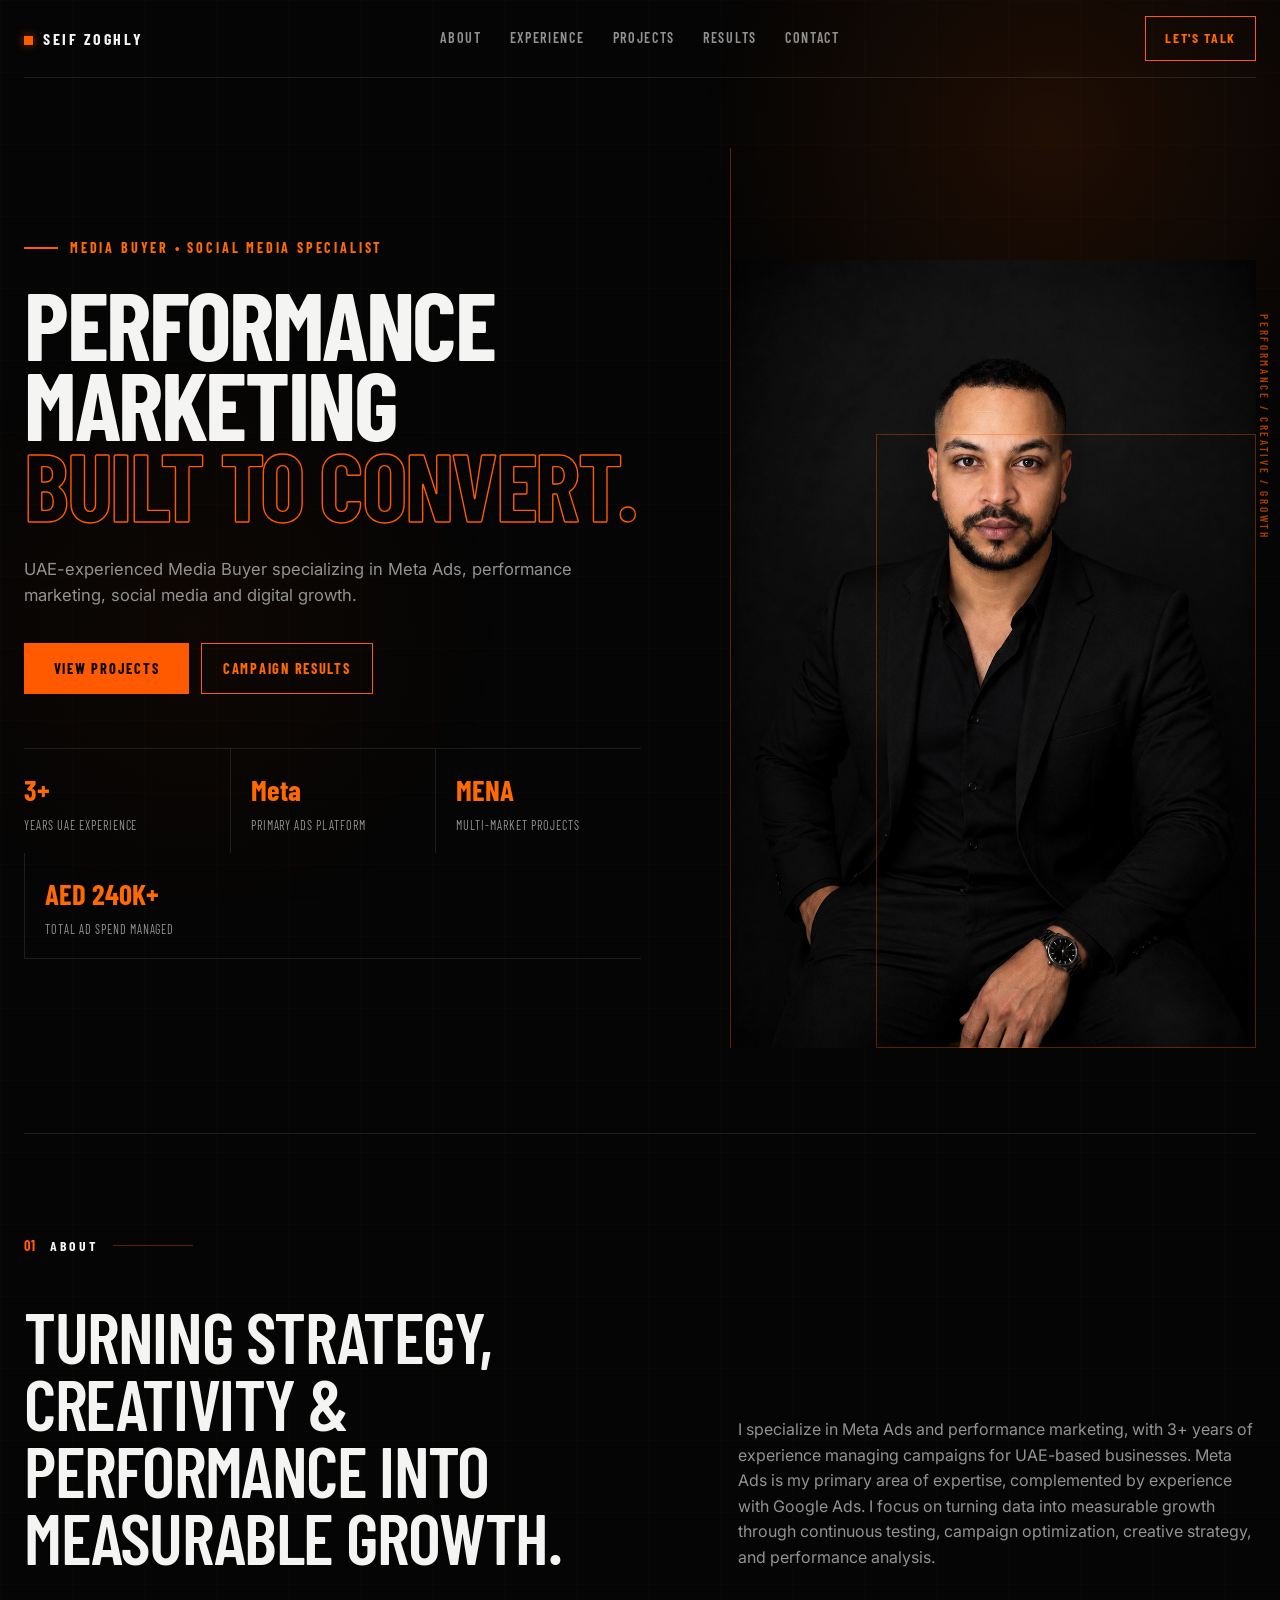
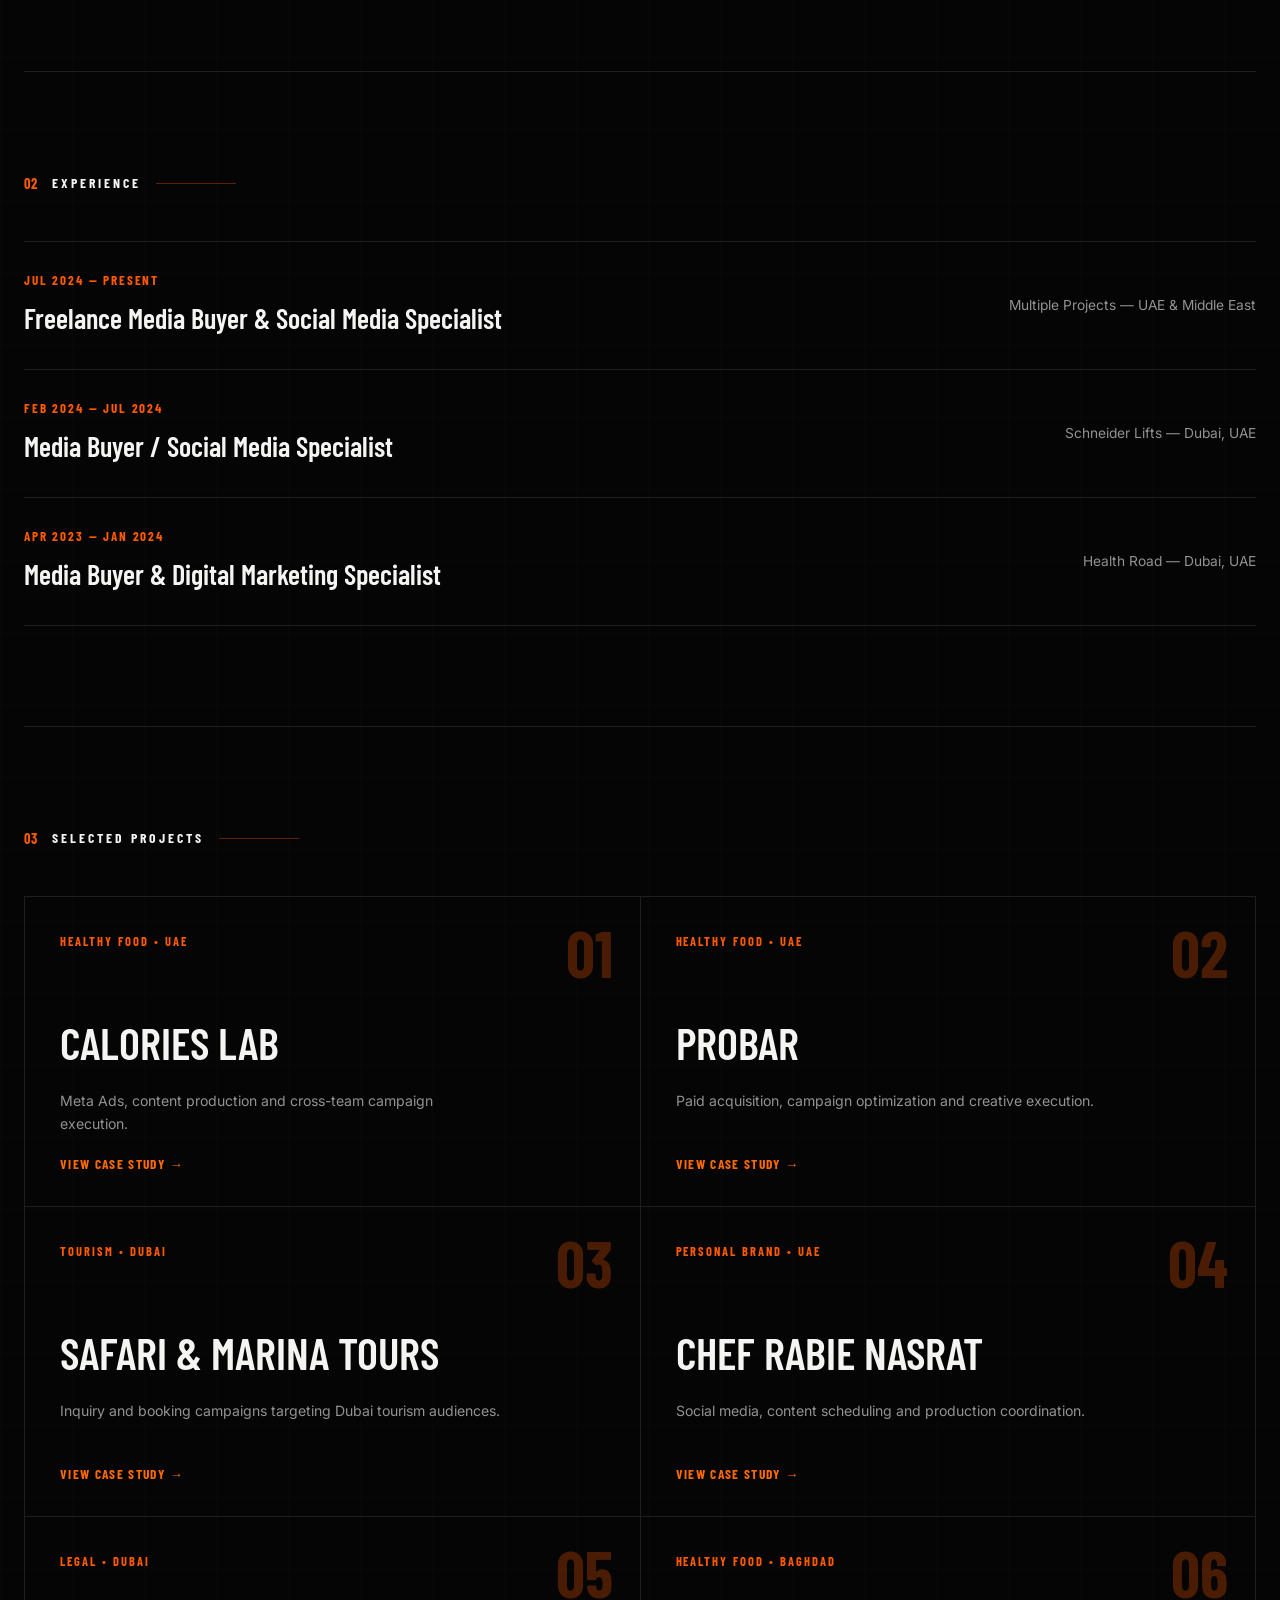
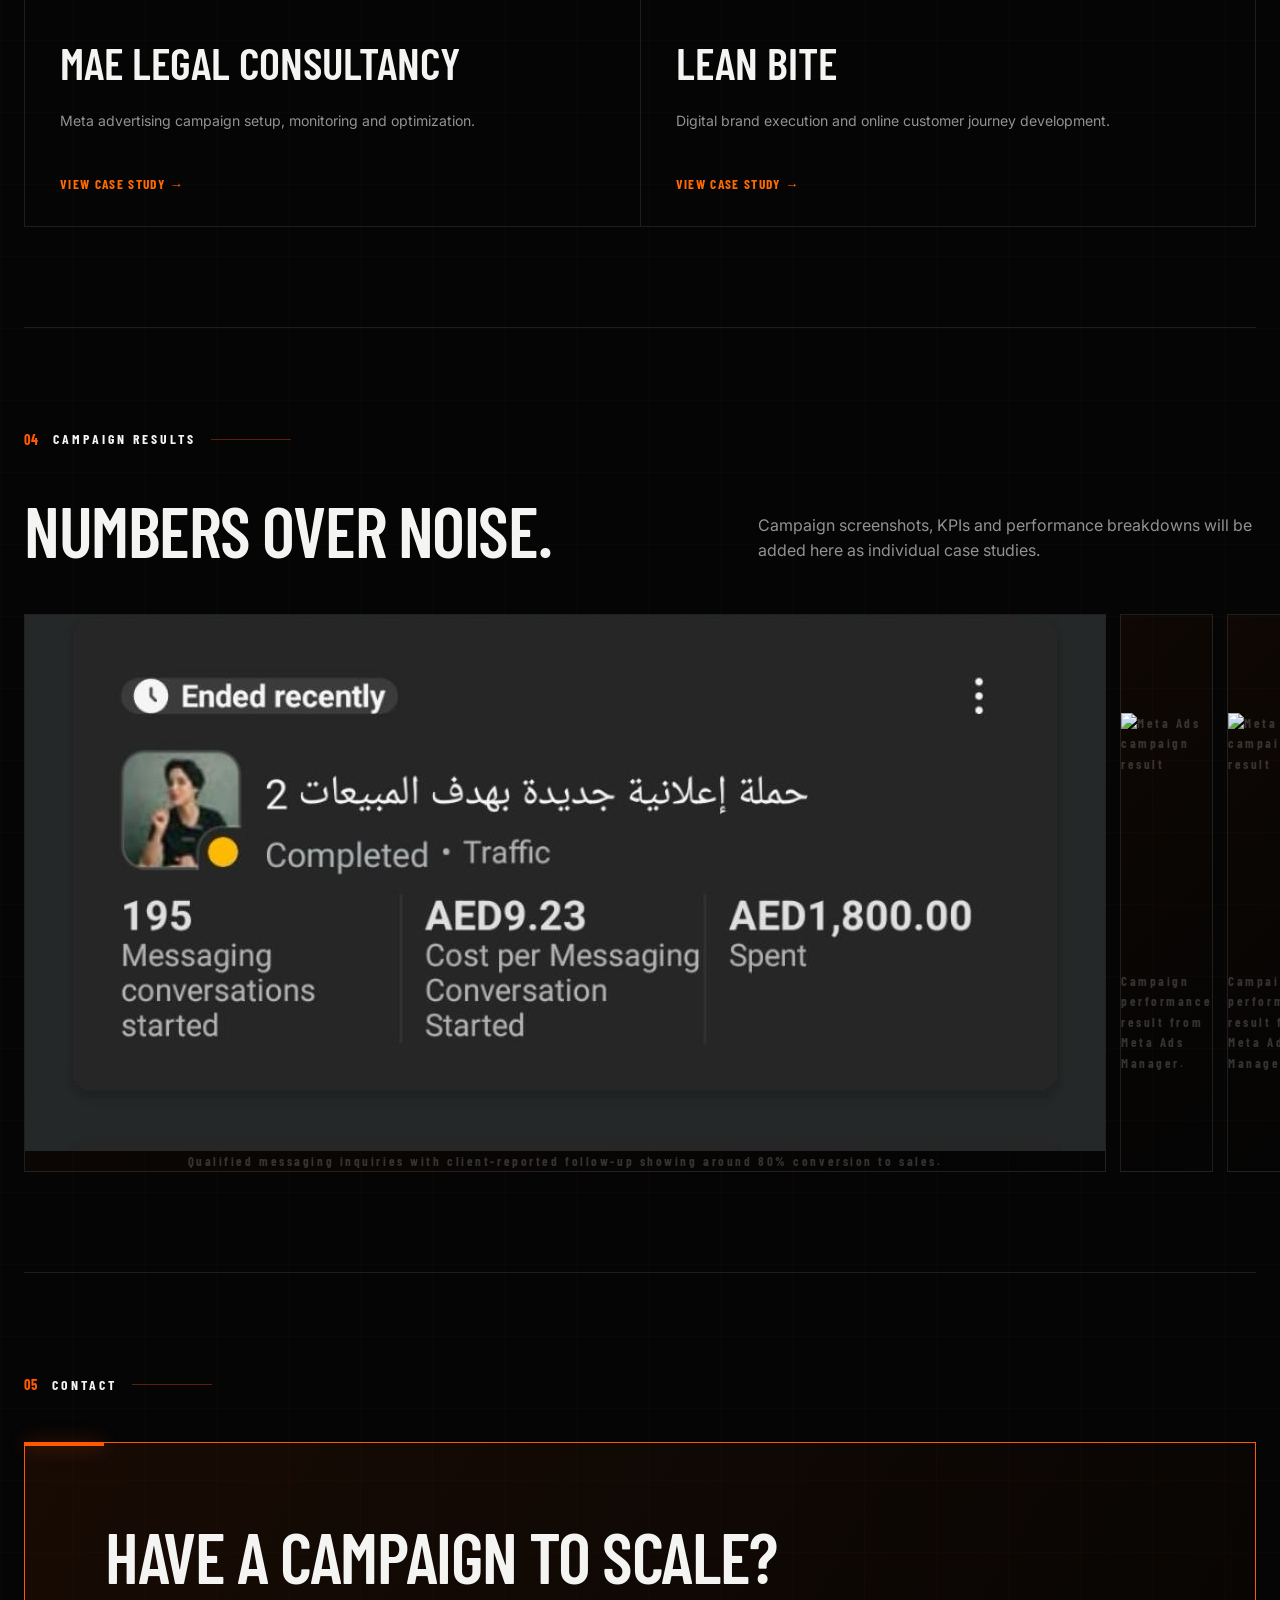
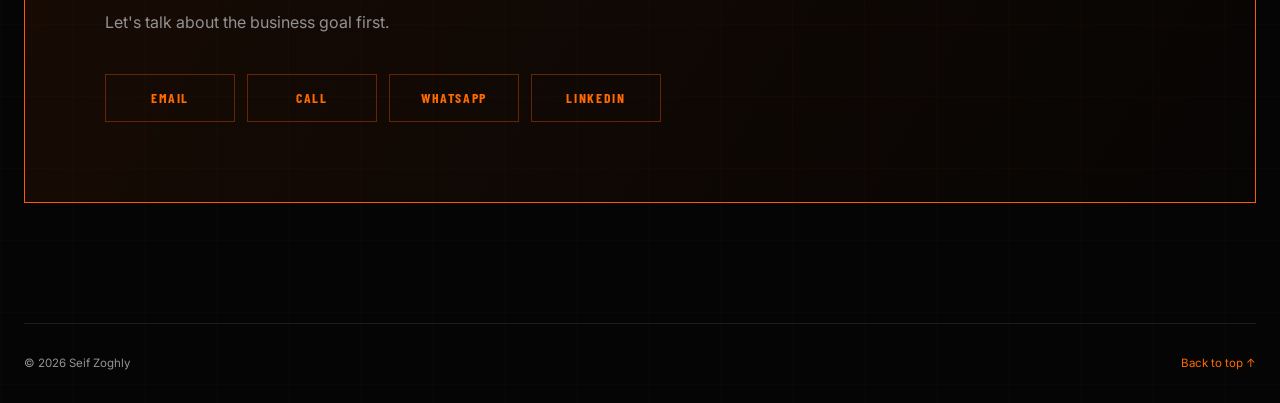
==== index.html @ 9189acad "Update index.html" ====
<!DOCTYPE html>
<html lang="en">
<head>
  <meta charset="UTF-8">
  <meta name="viewport" content="width=device-width, initial-scale=1.0">
  <meta name="description" content="Seif Magdy Zoghly — Media Buyer & Social Media Specialist portfolio.">
  <title>Seif Zoghly | Media Buyer</title>
  <link rel="stylesheet" href="style.css">
</head>

<body>

  <!-- HEADER -->
  <header class="site-header">
    <a class="brand" href="#home">SEIF ZOGHLY</a>

    <nav class="main-nav" aria-label="Main navigation">
      <a href="#about">About</a>
      <a href="#experience">Experience</a>
      <a href="#projects">Projects</a>
      <a href="#results">Results</a>
      <a href="#contact">Contact</a>
    </nav>

    <a class="header-cta" href="#contact">Let's Talk</a>
  </header>

  <main>

    <!-- HERO -->
    <section class="hero" id="home">
      <div class="hero-content">
        <p class="eyebrow">MEDIA BUYER • SOCIAL MEDIA SPECIALIST</p>

        <h1>
          Performance marketing
          <span>built to convert.</span>
        </h1>

        <p class="hero-description">
          UAE-experienced Media Buyer specializing in Meta Ads,
          performance marketing, social media and digital growth.
        </p>

        <div class="hero-actions">
          <a class="btn btn-primary" href="#projects">View Projects</a>
          <a class="btn btn-secondary" href="#results">Campaign Results</a>
        </div>

        <div class="hero-stats">
          <div class="stat">
            <strong>3+</strong>
            <span>Years UAE Experience</span>
          </div>

          <div class="stat">
            <strong>Meta</strong>
            <span>Primary Ads Platform</span>
          </div>

          <div class="stat">
            <strong>MENA</strong>
            <span>Multi-Market Projects</span>
          </div>

          <div class="stat">
            <strong>AED 240K+</strong>
            <span>Total Ad Spend Managed</span>
          </div>
        </div>
      </div>

      <div class="hero-visual">
        <img
          src="assets/images/seif-portrait.png"
          alt="Seif Zoghly - Media Buyer"
          class="hero-portrait"
        >
      </div>
    </section>

    <!-- ABOUT -->
    <section class="section" id="about">
      <div class="section-heading">
        <span>01</span>
        <p>ABOUT</p>
      </div>

      <div class="about-grid">
        <h2>Turning Strategy, Creativity & Performance into Measurable Growth.</h2>

        <p>
          I specialize in Meta Ads and performance marketing, with 3+ years of experience managing campaigns
          for UAE-based businesses. Meta Ads is my primary area of expertise, complemented by experience with
          Google Ads. I focus on turning data into measurable growth through continuous testing, campaign
          optimization, creative strategy, and performance analysis.
        </p>
      </div>
    </section>

    <!-- EXPERIENCE -->
    <section class="section" id="experience">
      <div class="section-heading">
        <span>02</span>
        <p>EXPERIENCE</p>
      </div>

      <div class="experience-list">

        <article class="experience-item">
          <div>
            <p class="experience-date">JUL 2024 — PRESENT</p>
            <h3>Freelance Media Buyer & Social Media Specialist</h3>
          </div>
          <p>Multiple Projects — UAE & Middle East</p>
        </article>

        <article class="experience-item">
          <div>
            <p class="experience-date">FEB 2024 — JUL 2024</p>
            <h3>Media Buyer / Social Media Specialist</h3>
          </div>
          <p>Schneider Lifts — Dubai, UAE</p>
        </article>

        <article class="experience-item">
          <div>
            <p class="experience-date">APR 2023 — JAN 2024</p>
            <h3>Media Buyer & Digital Marketing Specialist</h3>
          </div>
          <p>Health Road — Dubai, UAE</p>
        </article>

      </div>
    </section>

    <!-- PROJECTS -->
    <section class="section projects-section" id="projects">
      <div class="section-heading">
        <span>03</span>
        <p>SELECTED PROJECTS</p>
      </div>

      <div class="projects-grid">

        <article class="project-card">
          <div class="project-number">01</div>
          <p class="project-type">HEALTHY FOOD • UAE</p>
          <h3>Calories Lab</h3>
          <p>Meta Ads, content production and cross-team campaign execution.</p>
          <a href="calories-lab.html" aria-label="View Calories Lab case study">View Case Study →</a>
        </article>

        <article class="project-card">
          <div class="project-number">02</div>
          <p class="project-type">HEALTHY FOOD • UAE</p>
          <h3>Probar</h3>
          <p>Paid acquisition, campaign optimization and creative execution.</p>
          <a href="probar.html" aria-label="View Probar case study">View Case Study →</a>
        </article>

        <article class="project-card">
          <div class="project-number">03</div>
          <p class="project-type">TOURISM • DUBAI</p>
          <h3>Safari & Marina Tours</h3>
          <p>Inquiry and booking campaigns targeting Dubai tourism audiences.</p>
          <a href="safari-marina-tours.html" aria-label="View Safari and Marina Tours case study">View Case Study →</a>
        </article>

        <article class="project-card">
          <div class="project-number">04</div>
          <p class="project-type">PERSONAL BRAND • UAE</p>
          <h3>Chef Rabie Nasrat</h3>
          <p>Social media, content scheduling and production coordination.</p>
          <a href="chef-rabie-nasrat.html" aria-label="View Chef Rabie Nasrat case study">View Case Study →</a>
        </article>

        <article class="project-card">
          <div class="project-number">05</div>
          <p class="project-type">LEGAL • DUBAI</p>
          <h3>MAE Legal Consultancy</h3>
          <p>Meta advertising campaign setup, monitoring and optimization.</p>
          <a href="mae-legal-consultancy.html" aria-label="View MAE Legal Consultancy case study">View Case Study →</a>
        </article>

        <article class="project-card">
          <div class="project-number">06</div>
          <p class="project-type">HEALTHY FOOD • BAGHDAD</p>
          <h3>Lean Bite</h3>
          <p>Digital brand execution and online customer journey development.</p>
          <a href="lean-bite.html" aria-label="View Lean Bite case study">View Case Study →</a>
        </article>

      </div>
    </section>

    <!-- CAMPAIGN RESULTS -->
    <section class="section" id="results">
      <div class="section-heading">
        <span>04</span>
        <p>CAMPAIGN RESULTS</p>
      </div>

      <div class="results-intro">
        <h2>Numbers over noise.</h2>
        <p>
          Campaign screenshots, KPIs and performance breakdowns
          will be added here as individual case studies.
        </p>
      </div>

      <div class="results-grid">
        <article class="result-placeholder">
          <img src="assets/images/portfolio_update/assets/images/campaign-result-01.jpeg" alt="Meta Ads campaign result">
          <p>Qualified messaging inquiries with client-reported follow-up showing around 80% conversion to sales.</p>
        </article>
        <article class="result-placeholder">
          <img src="assets/images/portfolio_update/assets/campaign-result-02.jpeg" alt="Meta Ads campaign result">
          <p>Campaign performance result from Meta Ads Manager.</p>
        </article>
        <article class="result-placeholder">
          <img src="assets/images/portfolio_update/assets/campaign-result-03.jpeg" alt="Meta Ads campaign result">
          <p>Campaign performance result from Meta Ads Manager.</p>
        </article>
      </div>
    </section>

    <!-- CONTACT -->
    <section class="section contact-section" id="contact">
      <div class="section-heading">
        <span>05</span>
        <p>CONTACT</p>
      </div>

      <div class="contact-content">
        <h2>Have a campaign to scale?</h2>
        <p>Let's talk about the business goal first.</p>

        <div class="contact-links">
          <a href="mailto:Seifzoghly343@gmail.com">Email</a>
          <a href="tel:+201019694406">Call</a>
          <a href="https://wa.me/201019694406" target="_blank" rel="noopener noreferrer">WhatsApp</a>
          <a href="https://www.linkedin.com/in/seif-zoghly-a25888215/" target="_blank" rel="noopener noreferrer" aria-label="LinkedIn profile">LinkedIn</a>
        </div>
      </div>
    </section>

  </main>

  <!-- FOOTER -->
  <footer class="site-footer">
    <p>© 2026 Seif Zoghly</p>
    <a href="#home">Back to top ↑</a>
  </footer>

  <script src="app.js"></script>
</body>
</html>
---- style.css ----
/* =========================================================
   SEIF ZOGHLY — PORTFOLIO
   BLACK / BURNT ORANGE / SHARP
   ========================================================= */

@import url('https://fonts.googleapis.com/css2?family=Barlow+Condensed:wght@400;500;600;700;800&family=Inter:wght@400;500;600;700&display=swap');

:root {
  --bg: #050505;
  --bg-soft: #0a0a0a;
  --surface: #101010;
  --surface-2: #151515;

  --text: #f4f4f2;
  --muted: #929292;

  --accent: #ff5a00;
  --accent-bright: #ff6a00;
  --accent-dark: #c63d00;

  --line: rgba(255, 90, 0, 0.35);
  --line-soft: rgba(255, 255, 255, 0.10);

  --max-width: 1240px;
  --header-height: 78px;
}

* {
  box-sizing: border-box;
  margin: 0;
  padding: 0;
}

html {
  scroll-behavior: smooth;
  scroll-padding-top: calc(var(--header-height) + 20px);
}

body {
  min-height: 100vh;

  background:
    linear-gradient(rgba(255,90,0,.018) 1px, transparent 1px),
    linear-gradient(90deg, rgba(255,90,0,.018) 1px, transparent 1px),
    var(--bg);

  background-size: 72px 72px;

  color: var(--text);

  font-family: "Inter", Arial, sans-serif;

  line-height: 1.6;
  overflow-x: hidden;
}

body::before {
  content: "";
  position: fixed;
  inset: 0;
  pointer-events: none;
  z-index: -1;

  background:
    radial-gradient(
      circle at 82% 15%,
      rgba(255, 90, 0, 0.11),
      transparent 27%
    ),
    radial-gradient(
      circle at 15% 70%,
      rgba(255, 90, 0, 0.04),
      transparent 25%
    );
}

a {
  color: inherit;
  text-decoration: none;
}

button,
a {
  -webkit-tap-highlight-color: transparent;
}

::selection {
  background: var(--accent);
  color: #050505;
}


/* =========================================================
   HEADER
   ========================================================= */

.site-header {
  width: min(calc(100% - 48px), var(--max-width));
  height: var(--header-height);

  margin: 0 auto;

  display: grid;
  grid-template-columns: 1fr auto 1fr;

  align-items: center;
  gap: 30px;

  border-bottom: 1px solid var(--line-soft);

  transition:
    transform .3s ease,
    background .3s ease;
}

.site-header.is-scrolled {
  background: rgba(5, 5, 5, 0.94);
}

.site-header.header-hidden {
  transform: translateY(-100%);
}

.brand {
  justify-self: start;

  font-family: "Barlow Condensed", sans-serif;
  font-size: 1rem;
  font-weight: 700;

  letter-spacing: .16em;
}

.brand::before {
  content: "";

  display: inline-block;

  width: 9px;
  height: 9px;

  margin-right: 10px;

  background: var(--accent);

  box-shadow:
    0 0 10px rgba(255, 90, 0, .55);
}

.main-nav {
  display: flex;
  gap: 28px;
}

.main-nav a {
  position: relative;

  color: var(--muted);

  font-family: "Barlow Condensed", sans-serif;
  font-size: .88rem;
  font-weight: 600;

  letter-spacing: .12em;
  text-transform: uppercase;

  transition: color .25s ease;
}

.main-nav a::after {
  content: "";

  position: absolute;

  left: 0;
  bottom: -9px;

  width: 0;
  height: 2px;

  background: var(--accent);

  transition: width .25s ease;
}

.main-nav a:hover,
.main-nav a.active {
  color: var(--text);
}

.main-nav a:hover::after,
.main-nav a.active::after {
  width: 100%;
}

.header-cta {
  justify-self: end;

  padding: 10px 19px;

  border: 1px solid var(--accent);

  color: var(--accent-bright);

  font-family: "Barlow Condensed", sans-serif;

  font-size: .86rem;
  font-weight: 700;

  letter-spacing: .12em;
  text-transform: uppercase;

  transition:
    background .25s ease,
    color .25s ease,
    box-shadow .25s ease;
}

.header-cta:hover {
  background: var(--accent);

  color: #050505;

  box-shadow:
    0 0 24px rgba(255, 90, 0, .25);
}


/* =========================================================
   GLOBAL SECTIONS
   ========================================================= */

main,
.site-footer {
  width: min(calc(100% - 48px), var(--max-width));

  margin-inline: auto;
}

.section {
  padding: 100px 0;

  border-top: 1px solid var(--line-soft);
}

.section-heading {
  display: flex;
  align-items: center;

  gap: 15px;

  margin-bottom: 46px;
}

.section-heading span {
  color: var(--accent);

  font-family: "Barlow Condensed", sans-serif;

  font-size: .9rem;
  font-weight: 700;
}

.section-heading p {
  font-family: "Barlow Condensed", sans-serif;

  font-size: .86rem;
  font-weight: 700;

  letter-spacing: .22em;
}

.section-heading::after {
  content: "";

  width: 80px;
  height: 1px;

  background: var(--line);
}


/* =========================================================
   HERO
   ========================================================= */

.hero {
  min-height: calc(100vh - var(--header-height));

  display: grid;

  grid-template-columns: 1.08fr .92fr;

  align-items: center;

  gap: clamp(40px, 7vw, 110px);

  padding: 70px 0 85px;
}

.hero-content {
  position: relative;

  z-index: 2;
}

.eyebrow {
  display: flex;
  align-items: center;

  gap: 12px;

  margin-bottom: 23px;

  color: var(--accent-bright);

  font-family: "Barlow Condensed", sans-serif;

  font-size: .88rem;
  font-weight: 700;

  letter-spacing: .2em;
}

.eyebrow::before {
  content: "";

  width: 34px;
  height: 2px;

  background: var(--accent);
}

.hero h1 {
  max-width: 780px;

  font-family: "Barlow Condensed", sans-serif;

  font-size: clamp(4rem, 7.5vw, 7.4rem);

  font-weight: 700;

  line-height: .84;

  letter-spacing: -.025em;

  text-transform: uppercase;
}

.hero h1 span {
  display: block;

  color: transparent;

  -webkit-text-stroke:
    1.4px var(--accent);
}

.hero-description {
  max-width: 610px;

  margin-top: 31px;

  color: var(--muted);

  font-size: clamp(.96rem, 1.3vw, 1.08rem);
}

.hero-actions {
  display: flex;

  flex-wrap: wrap;

  gap: 12px;

  margin-top: 34px;
}

.btn {
  min-width: 165px;

  padding: 13px 21px;

  border: 1px solid var(--line-soft);

  text-align: center;

  font-family: "Barlow Condensed", sans-serif;

  font-size: .9rem;
  font-weight: 700;

  letter-spacing: .12em;

  text-transform: uppercase;

  transition:
    transform .2s ease,
    background .2s ease,
    color .2s ease,
    border-color .2s ease,
    box-shadow .2s ease;
}

.btn:hover {
  transform: translateY(-2px);
}

.btn-primary {
  background: var(--accent);

  border-color: var(--accent);

  color: #050505;
}

.btn-primary:hover {
  background: var(--accent-bright);

  box-shadow:
    0 0 28px rgba(255, 90, 0, .25);
}

.btn-secondary {
  border-color: var(--accent);

  color: var(--accent-bright);
}

.btn-secondary:hover {
  background: rgba(255, 90, 0, .08);
}


/* =========================================================
   HERO STATS
   ========================================================= */

.hero-stats {
  display: grid;

  grid-template-columns: repeat(3, 1fr);

  margin-top: 54px;

  border-top: 1px solid var(--line-soft);
  border-bottom: 1px solid var(--line-soft);
}

.stat {
  padding: 18px 18px 18px 0;
}

.stat + .stat {
  padding-left: 20px;

  border-left: 1px solid var(--line-soft);
}

.stat strong {
  display: block;

  color: var(--accent-bright);

  font-family: "Barlow Condensed", sans-serif;

  font-size: 1.8rem;
  font-weight: 700;
}

.stat span {
  display: block;

  margin-top: 3px;

  color: var(--muted);

  font-family: "Barlow Condensed", sans-serif;

  font-size: .76rem;

  letter-spacing: .08em;

  text-transform: uppercase;
}


/* =========================================================
   HERO VISUAL
   ========================================================= */

.hero-visual {
  position: relative;

  min-height: 620px;

  align-self: stretch;

  display: flex;

  align-items: flex-end;
  justify-content: center;

  border-left: 1px solid var(--line);
}

.hero-visual::before {
  content: "";

  position: absolute;

  width: 72%;
  height: 68%;

  right: 0;
  bottom: 0;

  border: 1px solid var(--line);
}

.hero-visual::after {
  content: "PERFORMANCE / CREATIVE / GROWTH";

  position: absolute;

  right: -8px;
  top: 30%;

  color: rgba(255, 90, 0, .65);

  font-family: "Barlow Condensed", sans-serif;

  font-size: .7rem;
  font-weight: 600;

  letter-spacing: .24em;

  transform:
    rotate(90deg)
    translateX(50%);

  transform-origin: right center;
}

.portrait-placeholder {
  position: relative;

  z-index: 2;

  width: 76%;
  height: 88%;

  display: grid;

  place-items: center;

  border-bottom: 2px solid var(--accent);

  background:
    linear-gradient(
      145deg,
      rgba(255,255,255,.02),
      rgba(255,90,0,.07)
    );
}

.portrait-placeholder span {
  color: rgba(255,255,255,.18);

  font-family: "Barlow Condensed", sans-serif;

  font-size: .82rem;

  letter-spacing: .3em;
}


/* =========================================================
   ABOUT
   ========================================================= */

.about-grid {
  display: grid;

  grid-template-columns: 1.1fr .9fr;

  gap: 80px;
}

.about-grid h2,
.results-intro h2,
.contact-content h2 {
  font-family: "Barlow Condensed", sans-serif;

  font-size: clamp(3rem, 5.5vw, 5.3rem);

  font-weight: 600;

  line-height: .95;

  letter-spacing: -.02em;

  text-transform: uppercase;
}

.about-grid p {
  align-self: end;

  max-width: 530px;

  color: var(--muted);

  font-size: 1rem;
}


/* =========================================================
   EXPERIENCE
   ========================================================= */

.experience-list {
  border-top: 1px solid var(--line-soft);
}

.experience-item {
  display: grid;

  grid-template-columns: 1.4fr .6fr;

  align-items: center;

  gap: 40px;

  padding: 28px 0;

  border-bottom: 1px solid var(--line-soft);

  transition:
    padding .25s ease,
    border-color .25s ease;
}

.experience-item:hover {
  padding-left: 12px;

  border-color: var(--accent);
}

.experience-date {
  margin-bottom: 5px;

  color: var(--accent);

  font-family: "Barlow Condensed", sans-serif;

  font-size: .82rem;

  font-weight: 700;

  letter-spacing: .14em;
}

.experience-item h3 {
  font-family: "Barlow Condensed", sans-serif;

  font-size: clamp(1.4rem, 2.2vw, 1.9rem);

  font-weight: 600;
}

.experience-item > p {
  justify-self: end;

  color: var(--muted);

  text-align: right;

  font-size: .86rem;
}


/* =========================================================
   PROJECTS
   ========================================================= */

.projects-grid {
  display: grid;

  grid-template-columns: repeat(2, 1fr);

  border-top: 1px solid var(--line-soft);
  border-left: 1px solid var(--line-soft);
}

.project-card {
  position: relative;

  min-height: 310px;

  padding: 35px;

  border-right: 1px solid var(--line-soft);
  border-bottom: 1px solid var(--line-soft);

  overflow: hidden;

  transition:
    background .3s ease,
    border-color .3s ease;
}

.project-card::after {
  content: "";

  position: absolute;

  left: 0;
  bottom: 0;

  width: 0;
  height: 3px;

  background: var(--accent);

  box-shadow:
    0 0 15px rgba(255,90,0,.45);

  transition: width .35s ease;
}

.project-card:hover {
  background: rgba(255,90,0,.045);
}

.project-card:hover::after {
  width: 100%;
}

.project-number {
  position: absolute;

  top: 24px;
  right: 27px;

  color: rgba(255,90,0,.28);

  font-family: "Barlow Condensed", sans-serif;

  font-size: 4rem;
  font-weight: 700;

  line-height: 1;
}

.project-type {
  margin-bottom: 55px;

  color: var(--accent);

  font-family: "Barlow Condensed", sans-serif;

  font-size: .78rem;

  font-weight: 700;

  letter-spacing: .16em;
}

.project-card h3 {
  position: relative;

  z-index: 1;

  margin-bottom: 12px;

  font-family: "Barlow Condensed", sans-serif;

  font-size: clamp(2.2rem, 3.5vw, 3.2rem);

  font-weight: 600;

  text-transform: uppercase;
}

.project-card > p:not(.project-type) {
  max-width: 440px;

  color: var(--muted);

  font-size: .88rem;
}

.project-card a {
  position: absolute;

  left: 35px;
  bottom: 30px;

  color: var(--accent-bright);

  font-family: "Barlow Condensed", sans-serif;

  font-size: .84rem;

  font-weight: 700;

  letter-spacing: .1em;

  text-transform: uppercase;
}


/* =========================================================
   RESULTS
   ========================================================= */

.results-intro {
  display: grid;

  grid-template-columns: 1fr .75fr;

  gap: 70px;

  align-items: end;

  margin-bottom: 50px;
}

.results-intro p {
  color: var(--muted);
}

.results-grid {
  display: grid;

  grid-template-columns: repeat(3, 1fr);

  gap: 14px;
}

.result-placeholder {
  min-height: 280px;

  display: grid;

  place-items: center;

  border: 1px solid var(--line-soft);

  color: rgba(255,255,255,.18);

  font-family: "Barlow Condensed", sans-serif;

  font-size: .8rem;

  font-weight: 700;

  letter-spacing: .2em;

  background:
    linear-gradient(
      135deg,
      rgba(255,90,0,.045),
      transparent
    );

  transition:
    border-color .25s ease,
    transform .25s ease,
    box-shadow .25s ease;
}

.result-placeholder:hover {
  border-color: var(--accent);

  transform: translateY(-4px);

  box-shadow:
    0 10px 35px rgba(255,90,0,.08);
}


/* =========================================================
   CONTACT
   ========================================================= */

.contact-section {
  padding-bottom: 120px;
}

.contact-content {
  position: relative;

  padding: clamp(35px, 7vw, 80px);

  border: 1px solid var(--accent);

  background:
    linear-gradient(
      120deg,
      rgba(255,90,0,.08),
      rgba(255,90,0,.01)
    );
}

.contact-content::before {
  content: "";

  position: absolute;

  top: -1px;
  left: -1px;

  width: 80px;
  height: 4px;

  background: var(--accent);

  box-shadow:
    0 0 18px rgba(255,90,0,.45);
}

.contact-content > p {
  margin-top: 20px;

  color: var(--muted);
}

.contact-links {
  display: flex;

  flex-wrap: wrap;

  gap: 12px;

  margin-top: 38px;
}

.contact-links a {
  min-width: 130px;

  padding: 12px 18px;

  border: 1px solid var(--line);

  color: var(--accent-bright);

  text-align: center;

  font-family: "Barlow Condensed", sans-serif;

  font-size: .86rem;

  font-weight: 700;

  letter-spacing: .12em;

  text-transform: uppercase;

  transition:
    background .25s ease,
    color .25s ease,
    box-shadow .25s ease;
}

.contact-links a:hover {
  background: var(--accent);

  color: #050505;

  box-shadow:
    0 0 25px rgba(255,90,0,.2);
}


/* =========================================================
   FOOTER
   ========================================================= */

.site-footer {
  min-height: 80px;

  display: flex;

  align-items: center;

  justify-content: space-between;

  border-top: 1px solid var(--line-soft);

  color: var(--muted);

  font-size: .72rem;
}

.site-footer a {
  color: var(--accent-bright);
}


/* =========================================================
   REVEAL ANIMATIONS
   ========================================================= */

.reveal {
  opacity: 0;

  transform: translateY(24px);

  transition:
    opacity .65s ease,
    transform .65s ease;

  transition-delay:
    var(--reveal-delay, 0ms);
}

.reveal.is-visible {
  opacity: 1;

  transform: translateY(0);
}


/* =========================================================
   RESPONSIVE
   ========================================================= */

@media (max-width: 980px) {

  .site-header {
    grid-template-columns: 1fr auto;
  }

  .main-nav {
    display: none;
  }

  .hero {
    grid-template-columns: 1fr;

    padding-top: 80px;
  }

  .hero-visual {
    min-height: 520px;

    border-left: 0;

    border-top: 1px solid var(--line);
  }

  .about-grid,
  .results-intro {
    grid-template-columns: 1fr;

    gap: 30px;
  }
}


@media (max-width: 700px) {

  :root {
    --header-height: 68px;
  }

  .site-header,
  main,
  .site-footer {
    width:
      min(
        calc(100% - 28px),
        var(--max-width)
      );
  }

  .header-cta {
    padding: 9px 12px;
  }

  .hero {
    padding-top: 55px;
  }

  .hero h1 {
    font-size:
      clamp(
        3.4rem,
        17vw,
        5.2rem
      );
  }

  .hero-stats {
    grid-template-columns: 1fr;
  }

  .stat {
    padding: 14px 0;
  }

  .stat + .stat {
    padding-left: 0;

    border-left: 0;

    border-top:
      1px solid var(--line-soft);
  }

  .hero-visual {
    min-height: 430px;
  }

  .section {
    padding: 75px 0;
  }

  .experience-item {
    grid-template-columns: 1fr;

    gap: 8px;
  }

  .experience-item > p {
    justify-self: start;

    text-align: left;
  }

  .projects-grid,
  .results-grid {
    grid-template-columns: 1fr;
  }

  .project-card {
    min-height: 290px;

    padding: 28px;
  }

  .project-card a {
    left: 28px;
  }

  .site-footer {
    gap: 20px;
  }
}
.hero-portrait {
  width: 100%;
  height: 900px;
  object-fit: contain;
  object-position: center bottom;
  display: block;
}
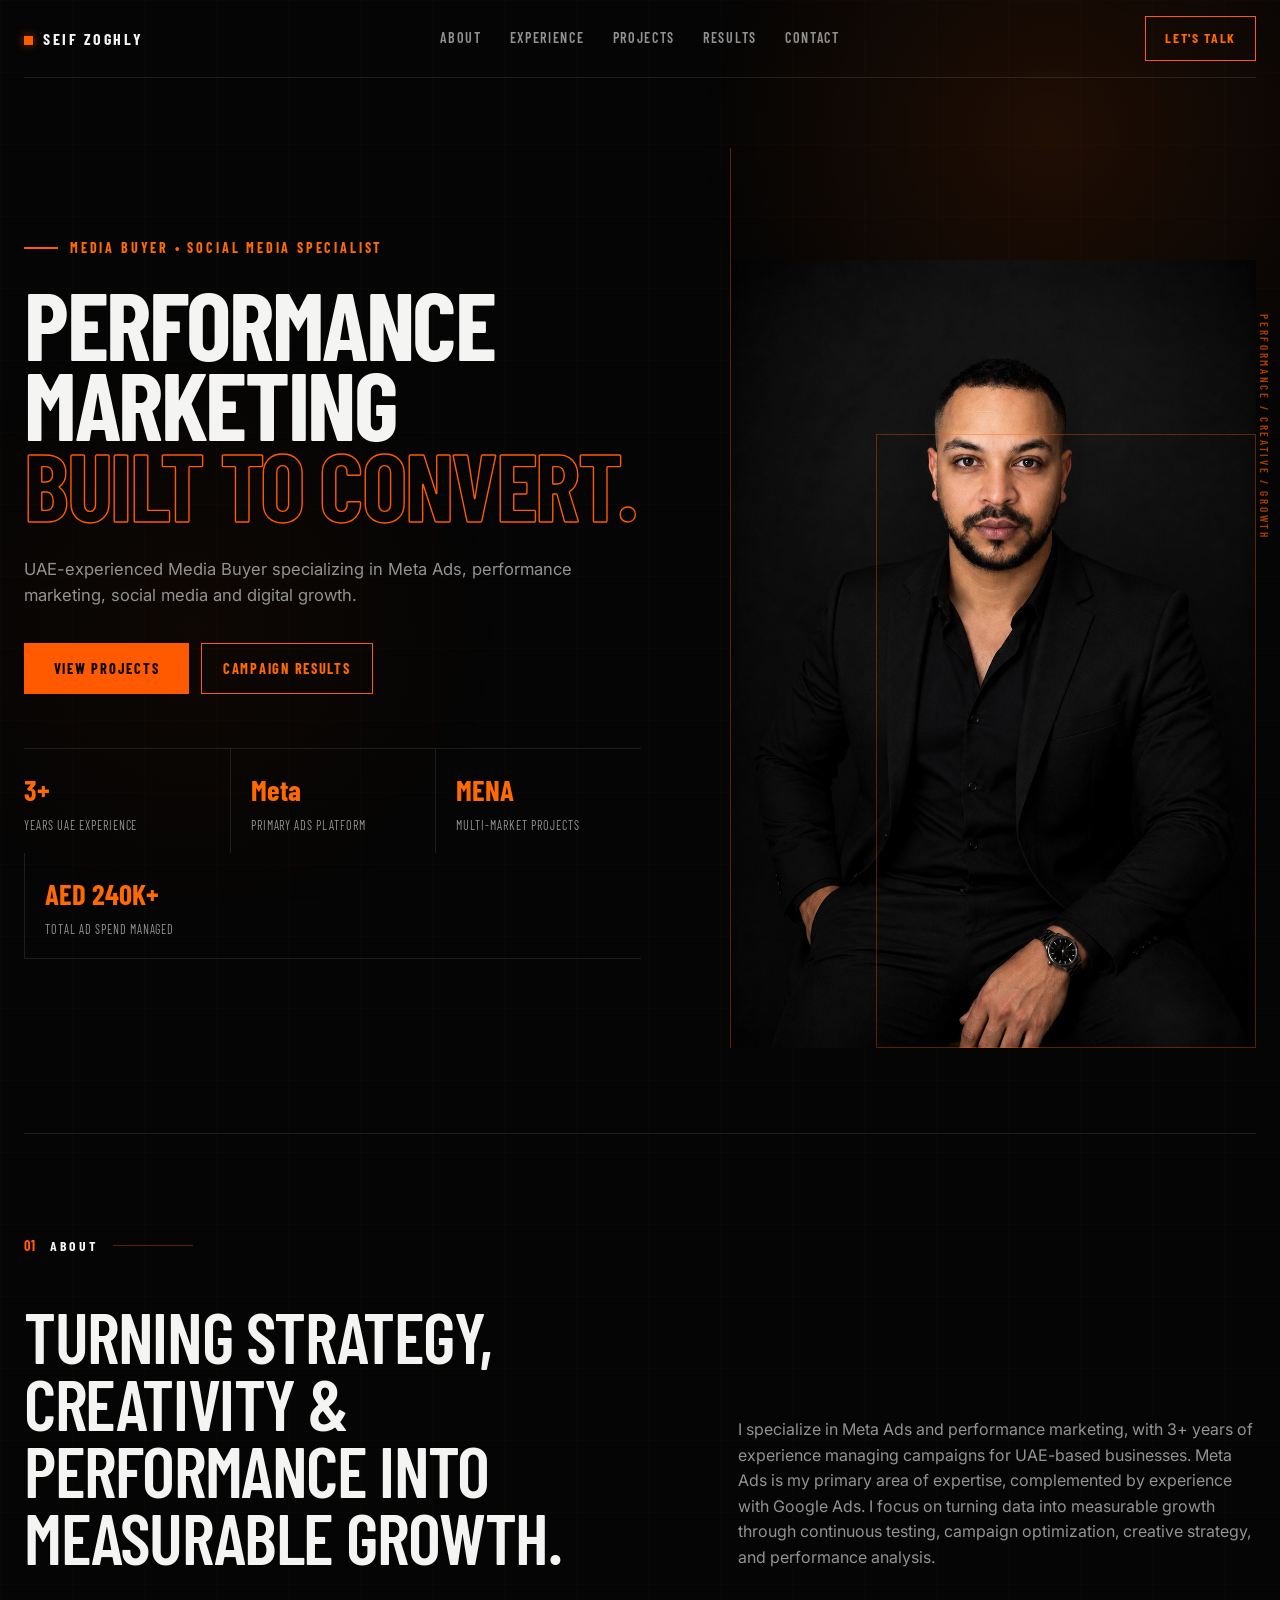
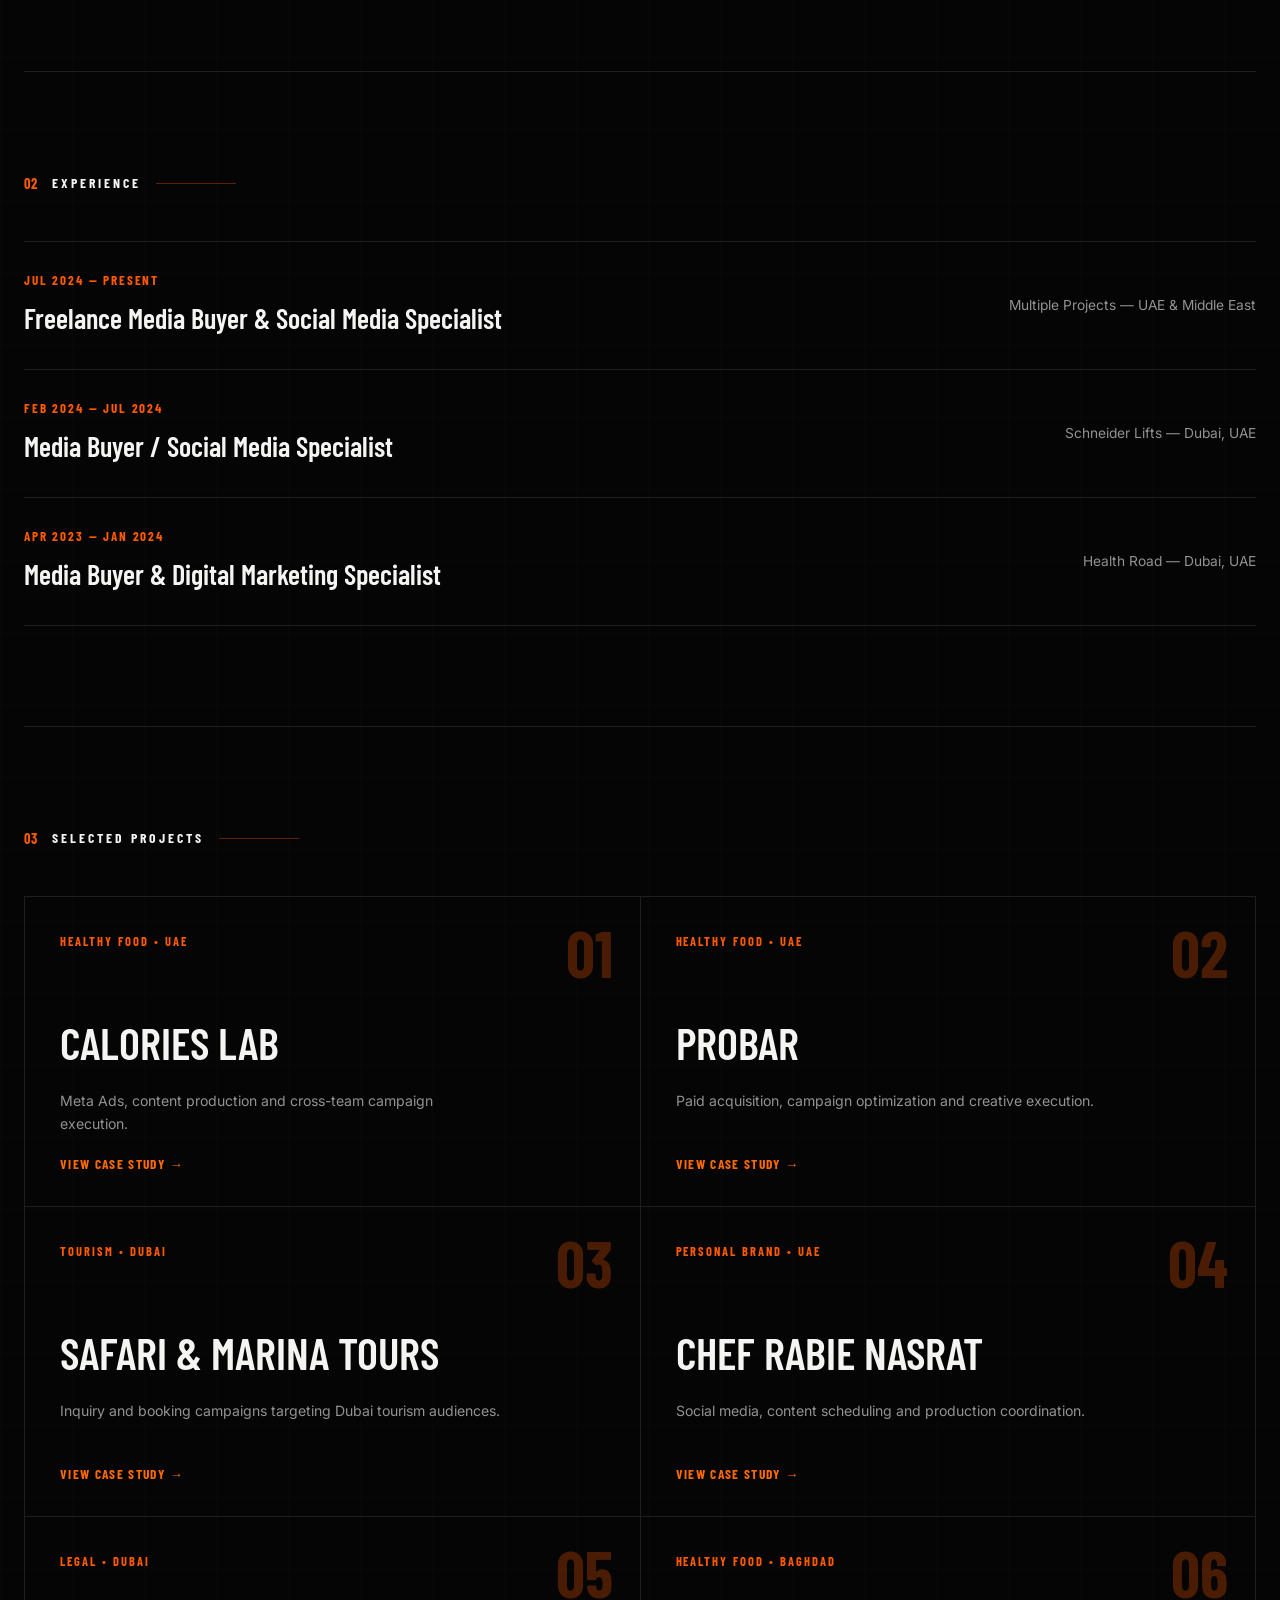
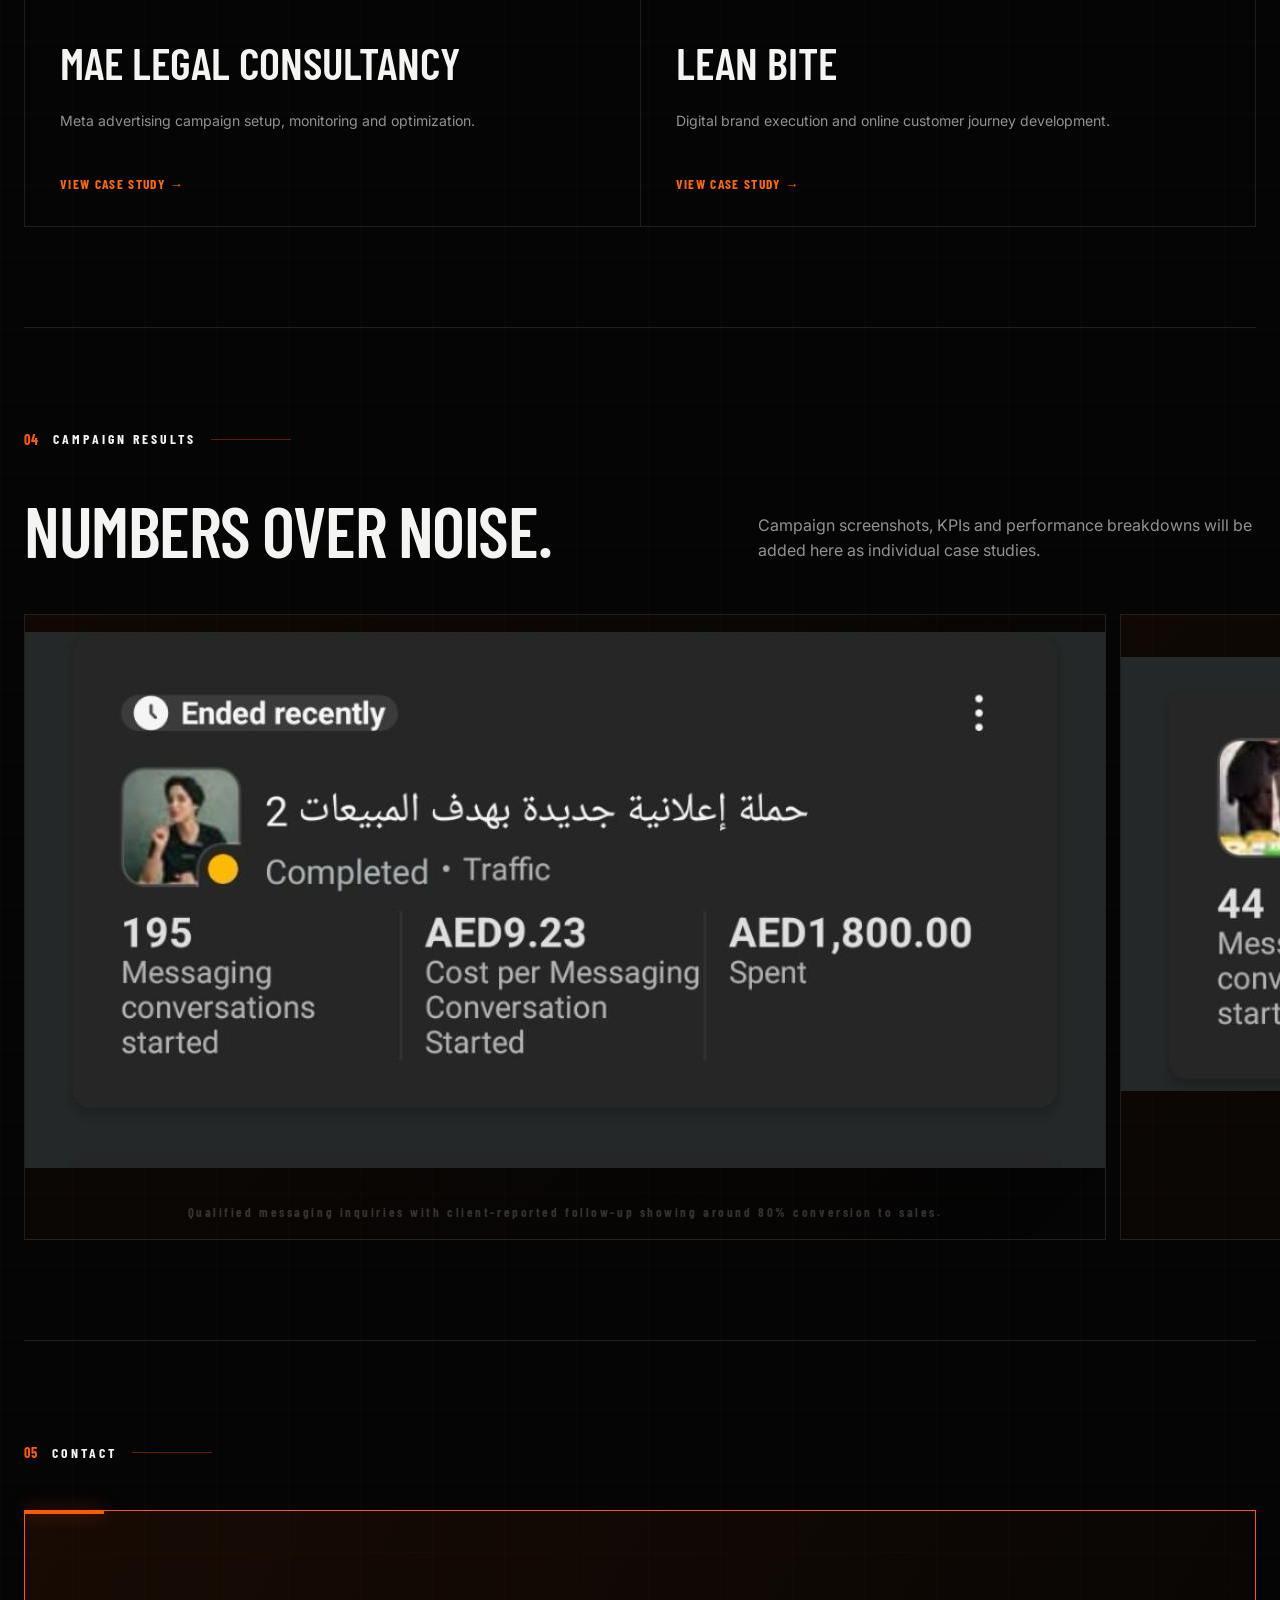
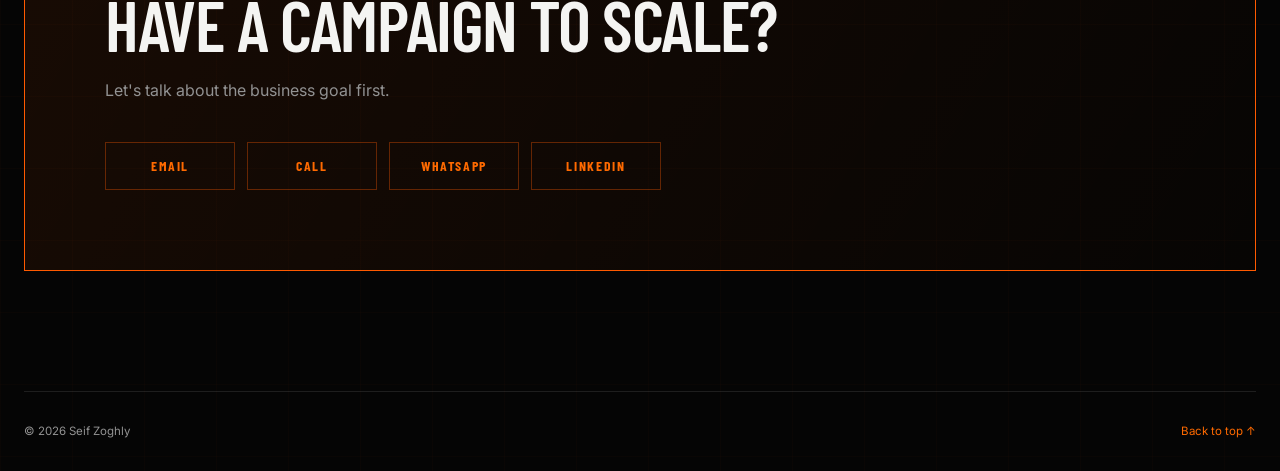
==== commit fcb8e349: "Update index.html" ====
--- a/index.html
+++ b/index.html
@@ -211,15 +211,15 @@
 
       <div class="results-grid">
         <article class="result-placeholder">
-          <img src="assets/images/portfolio_update/assets/images/campaign-result-01.jpeg" alt="Meta Ads campaign result">
+          <img src="assets/images//campaign-result-01.jpeg" alt="Meta Ads campaign result">
           <p>Qualified messaging inquiries with client-reported follow-up showing around 80% conversion to sales.</p>
         </article>
         <article class="result-placeholder">
-          <img src="assets/images/portfolio_update/assets/campaign-result-02.jpeg" alt="Meta Ads campaign result">
+          <img src="assets/images/campaign-result-02.jpeg" alt="Meta Ads campaign result">
           <p>Campaign performance result from Meta Ads Manager.</p>
         </article>
         <article class="result-placeholder">
-          <img src="assets/images/portfolio_update/assets/campaign-result-03.jpeg" alt="Meta Ads campaign result">
+          <img src="assets/images/campaign-result-03.jpeg" alt="Meta Ads campaign result">
           <p>Campaign performance result from Meta Ads Manager.</p>
         </article>
       </div>
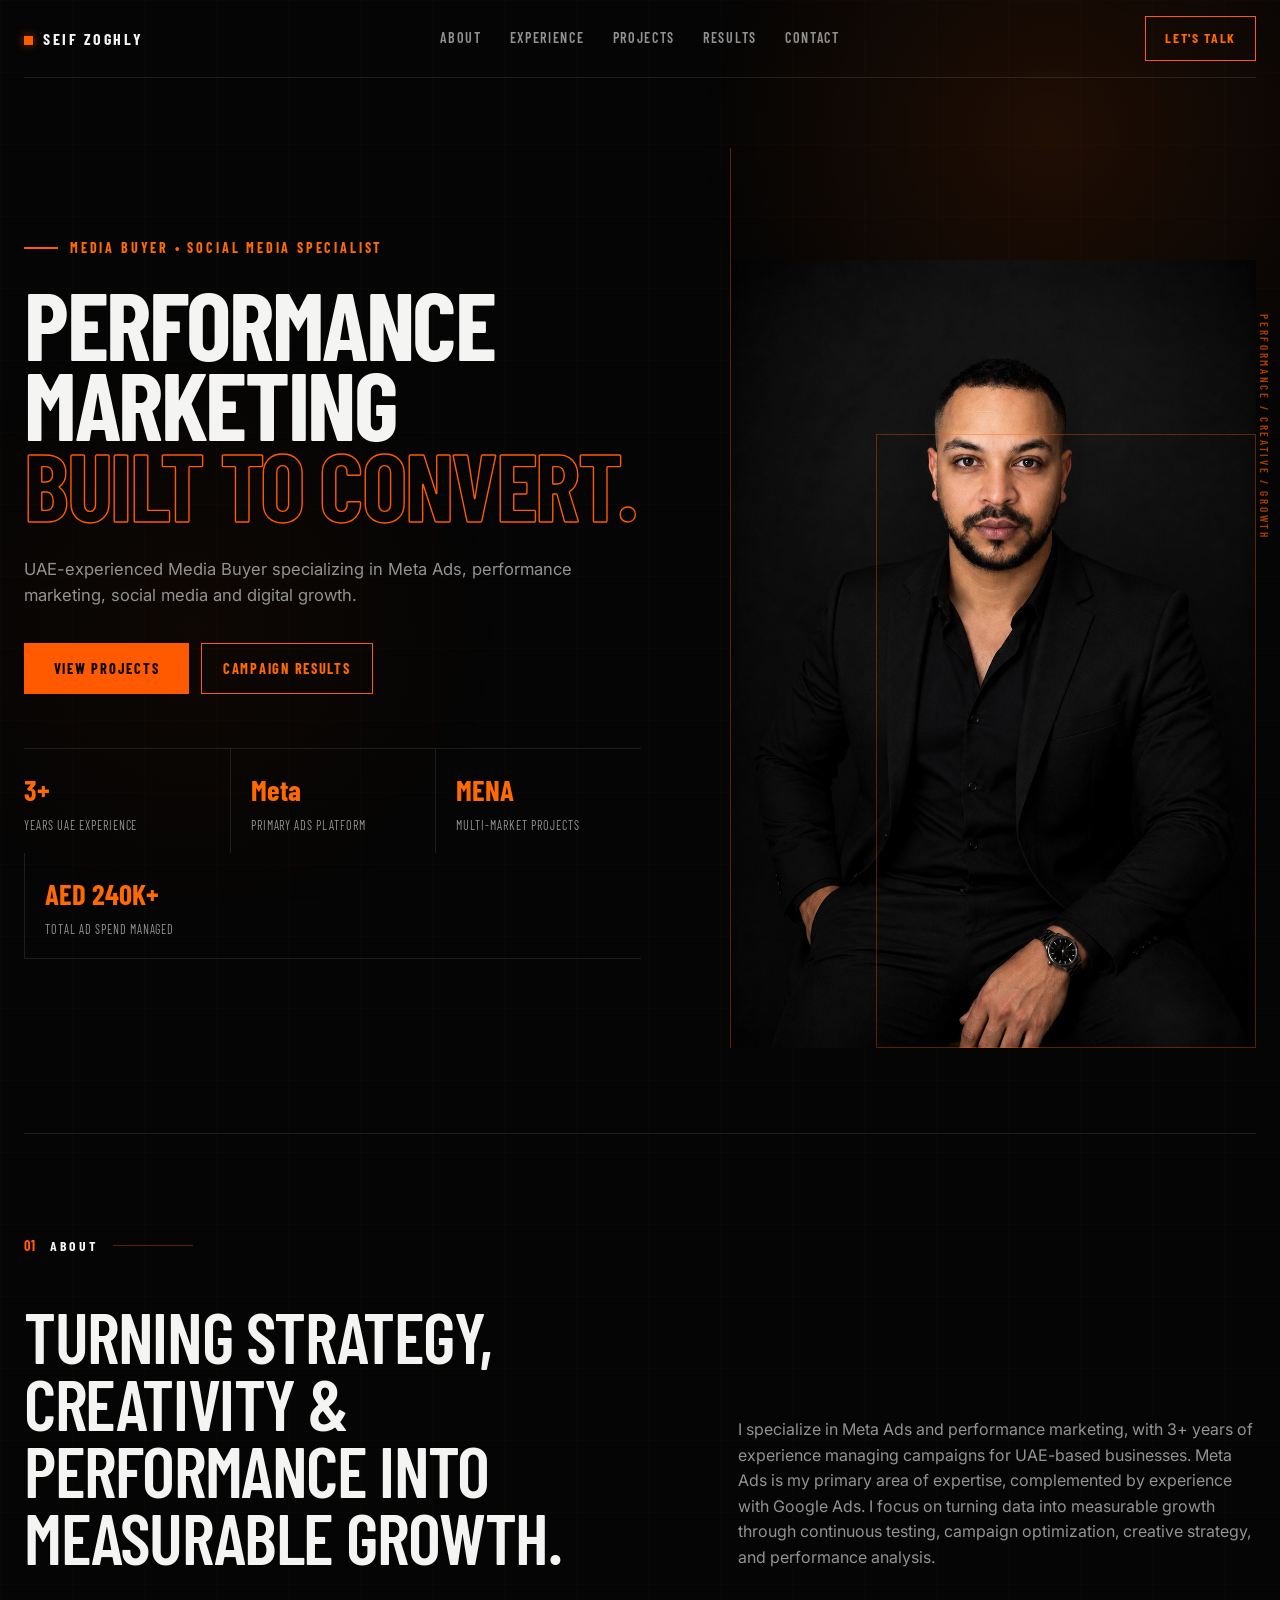
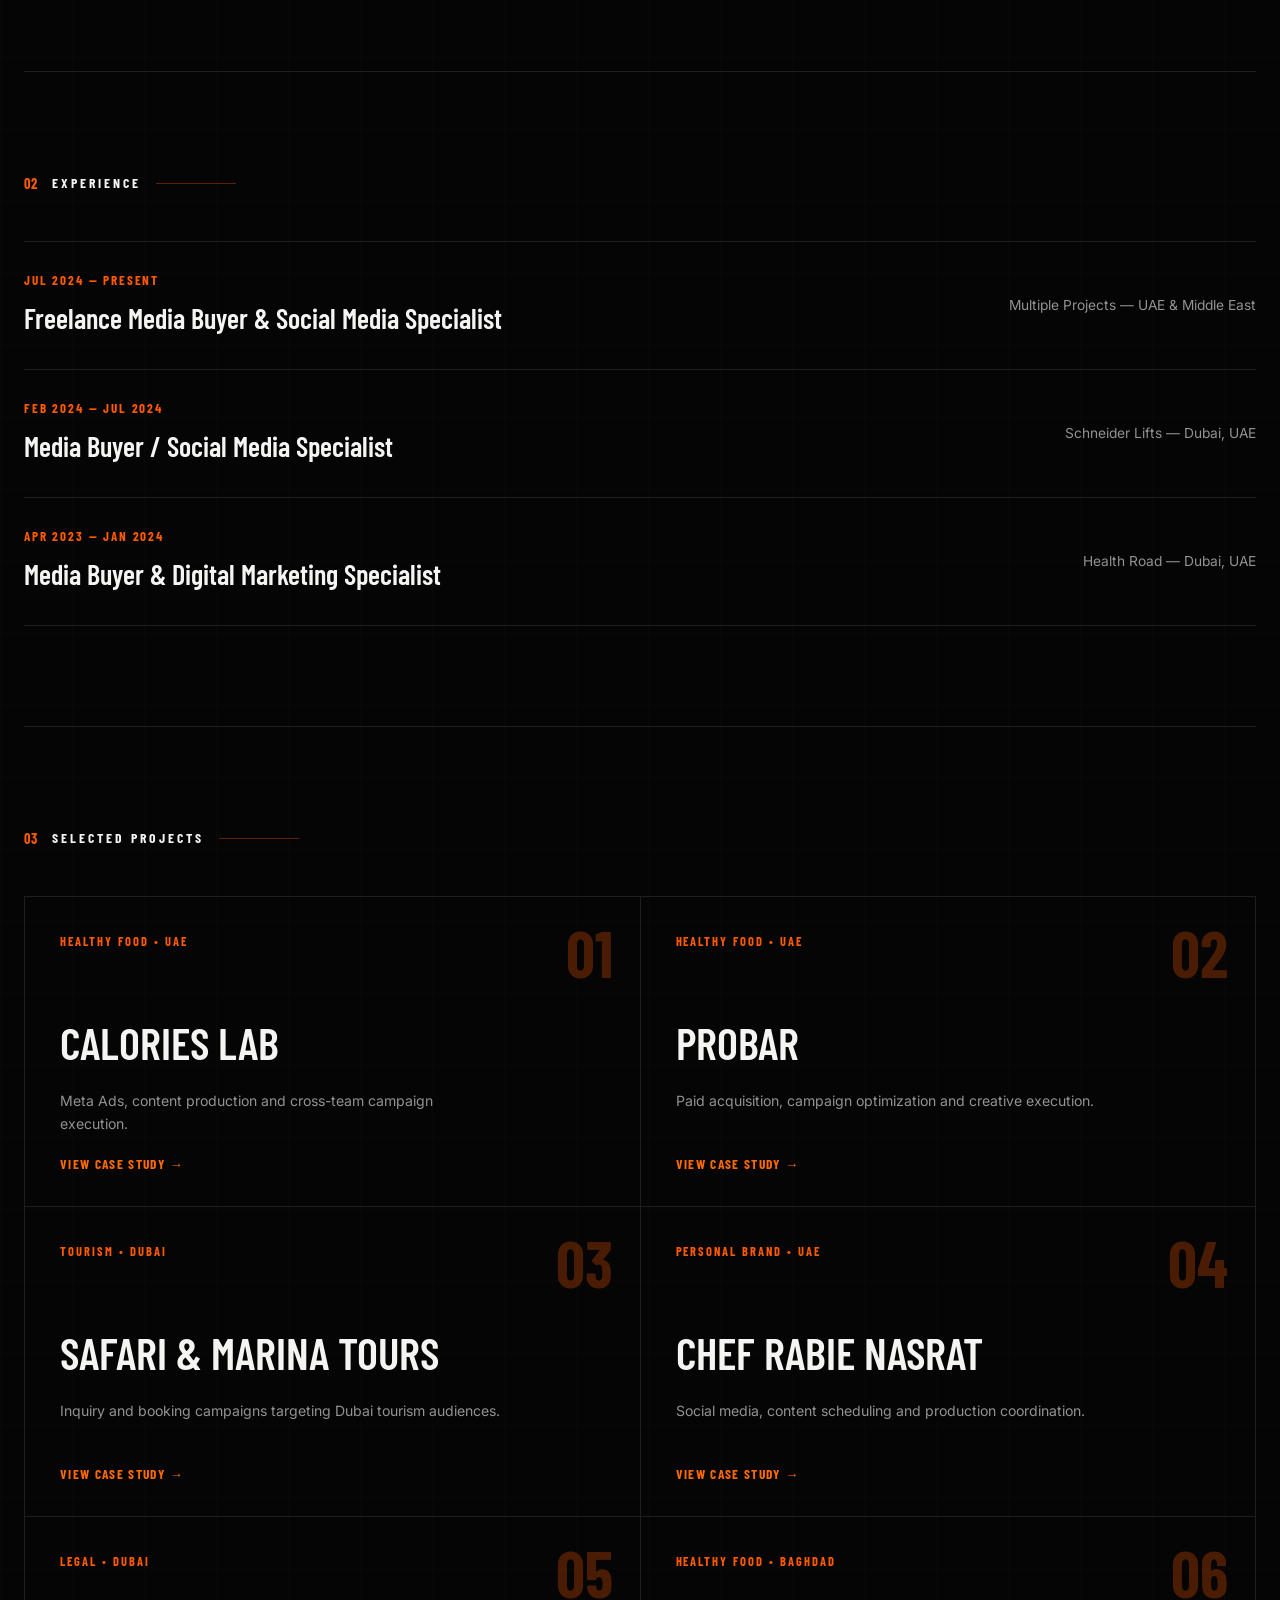
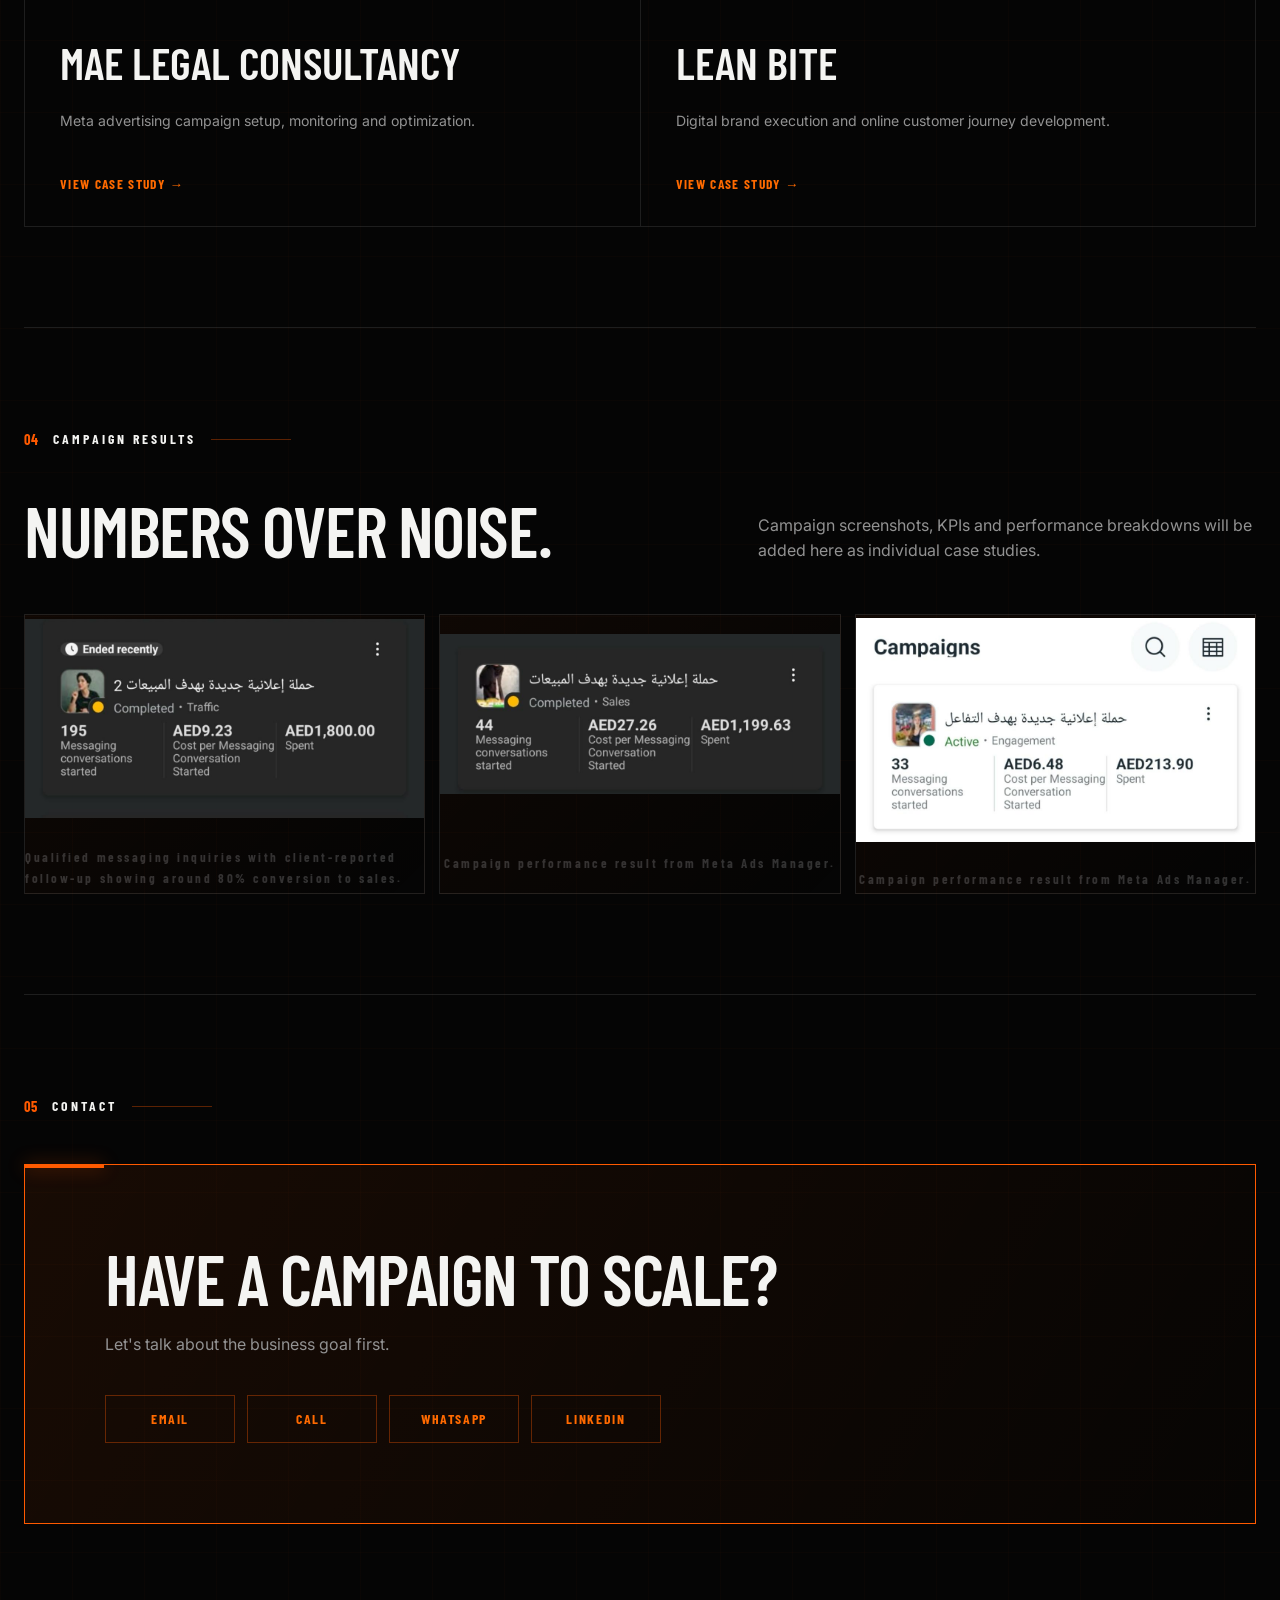
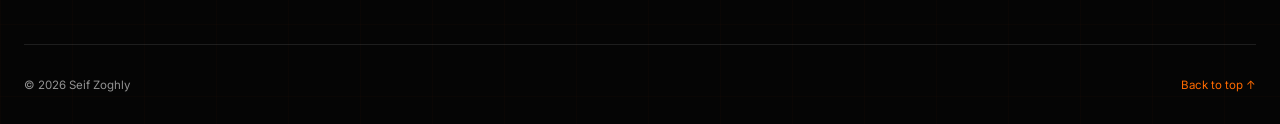
==== commit 793eb957: "Update index.html" ====
--- a/index.html
+++ b/index.html
@@ -211,15 +211,15 @@
 
       <div class="results-grid">
         <article class="result-placeholder">
-          <img src="assets/images//campaign-result-01.jpeg" alt="Meta Ads campaign result">
+          <img class="campaign-img" src="assets/images/campaign-result-01.jpeg" alt="Campaign Result 01">
           <p>Qualified messaging inquiries with client-reported follow-up showing around 80% conversion to sales.</p>
         </article>
         <article class="result-placeholder">
-          <img src="assets/images/campaign-result-02.jpeg" alt="Meta Ads campaign result">
+          <img class="campaign-img" src="assets/images/campaign-result-02.jpeg" alt="Campaign Result 02">
           <p>Campaign performance result from Meta Ads Manager.</p>
         </article>
         <article class="result-placeholder">
-          <img src="assets/images/campaign-result-03.jpeg" alt="Meta Ads campaign result">
+         <img class="campaign-img" src="assets/images/campaign-result-03.jpeg" alt="Campaign Result 03">
           <p>Campaign performance result from Meta Ads Manager.</p>
         </article>
       </div>
--- a/style.css
+++ b/style.css
@@ -1155,3 +1155,10 @@
   object-position: center bottom;
   display: block;
 }
+.results-grid img {
+  width: 100%;
+  max-width: 420px;
+  height: auto;
+  display: block;
+  margin: 0 auto 20px;
+}
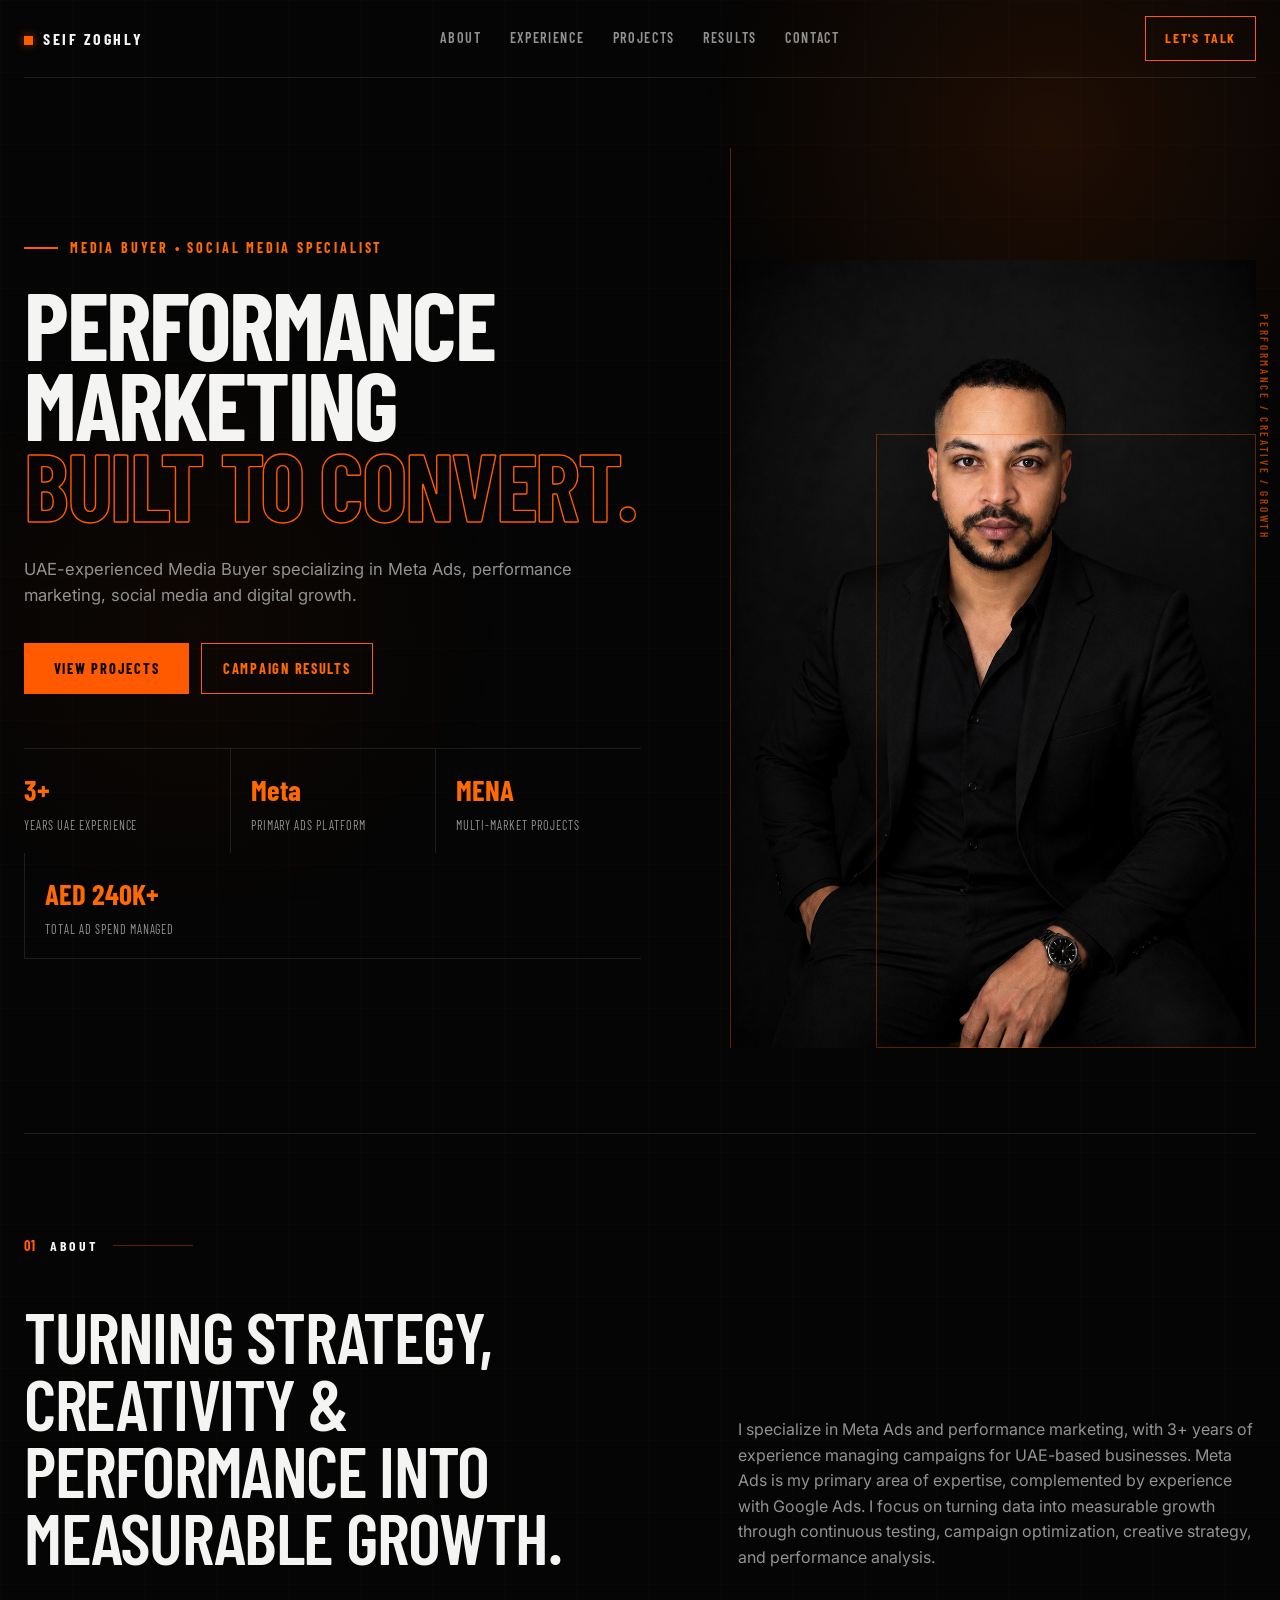
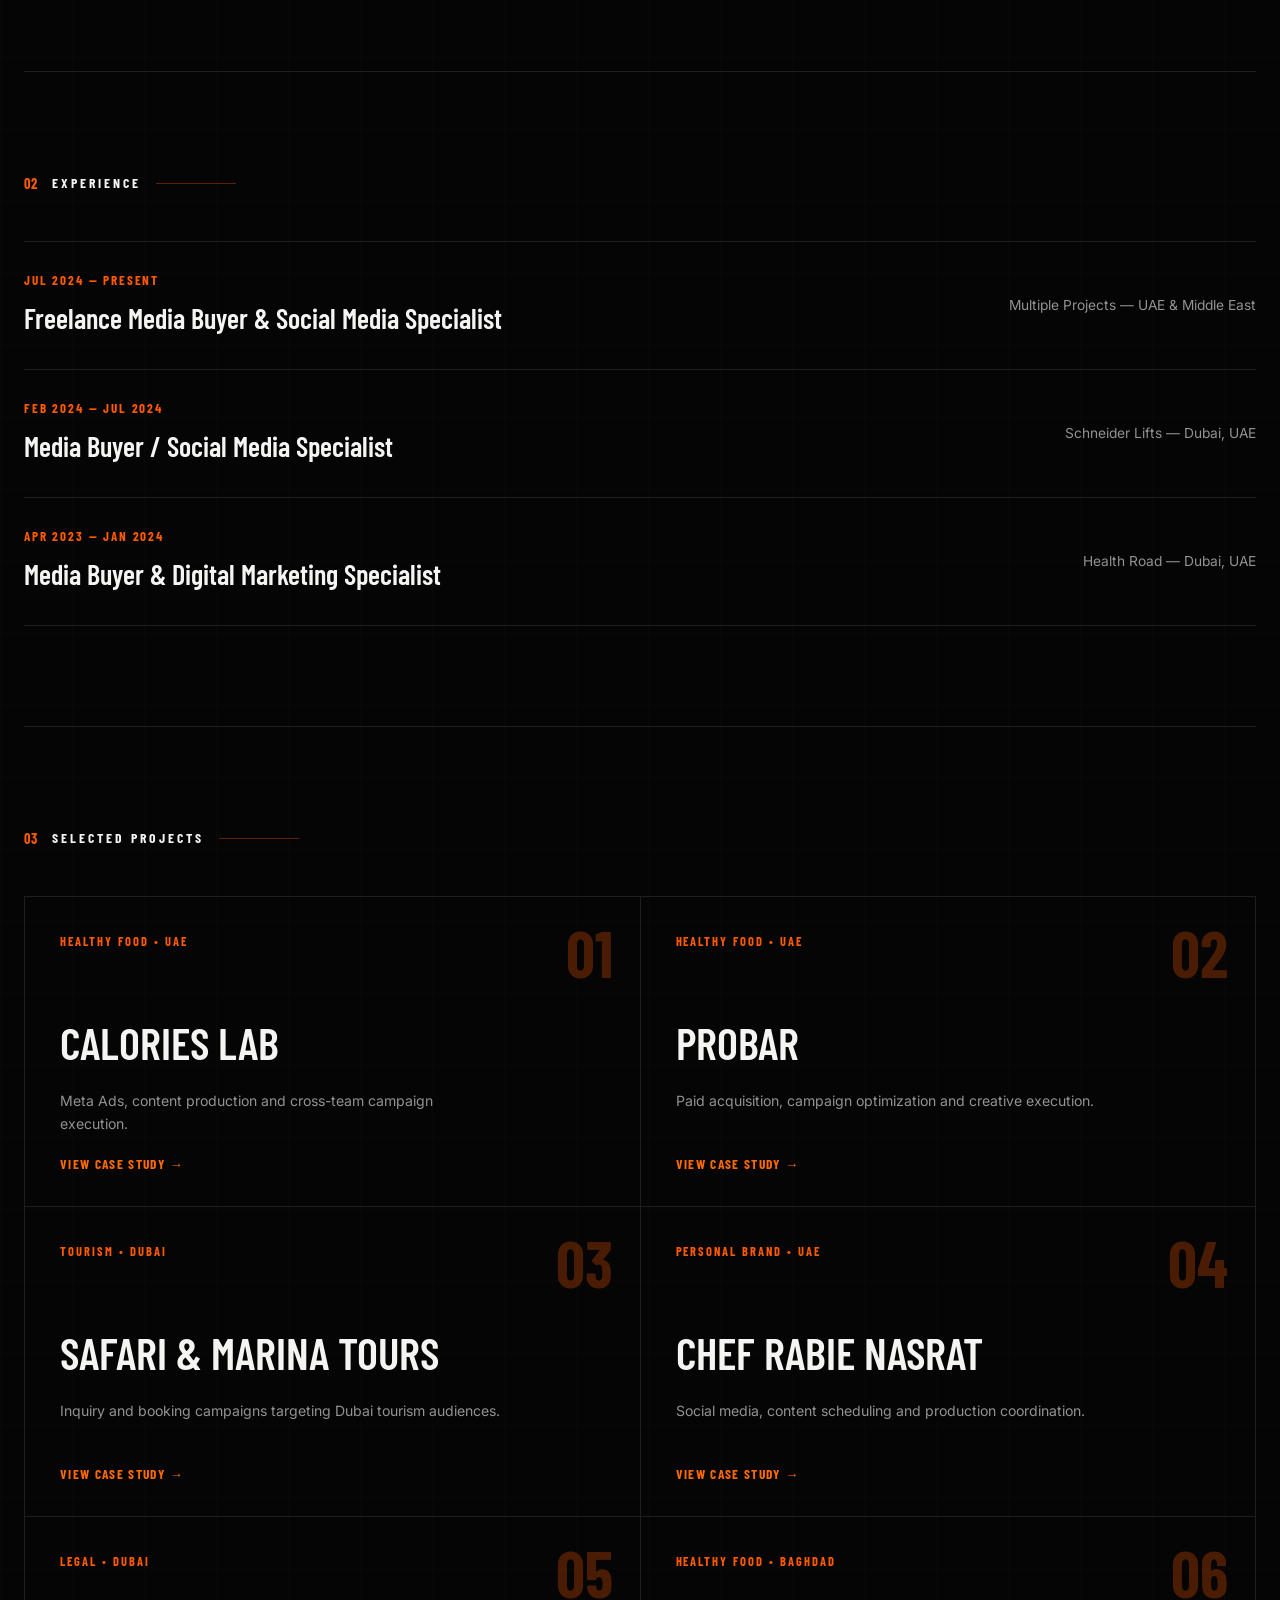
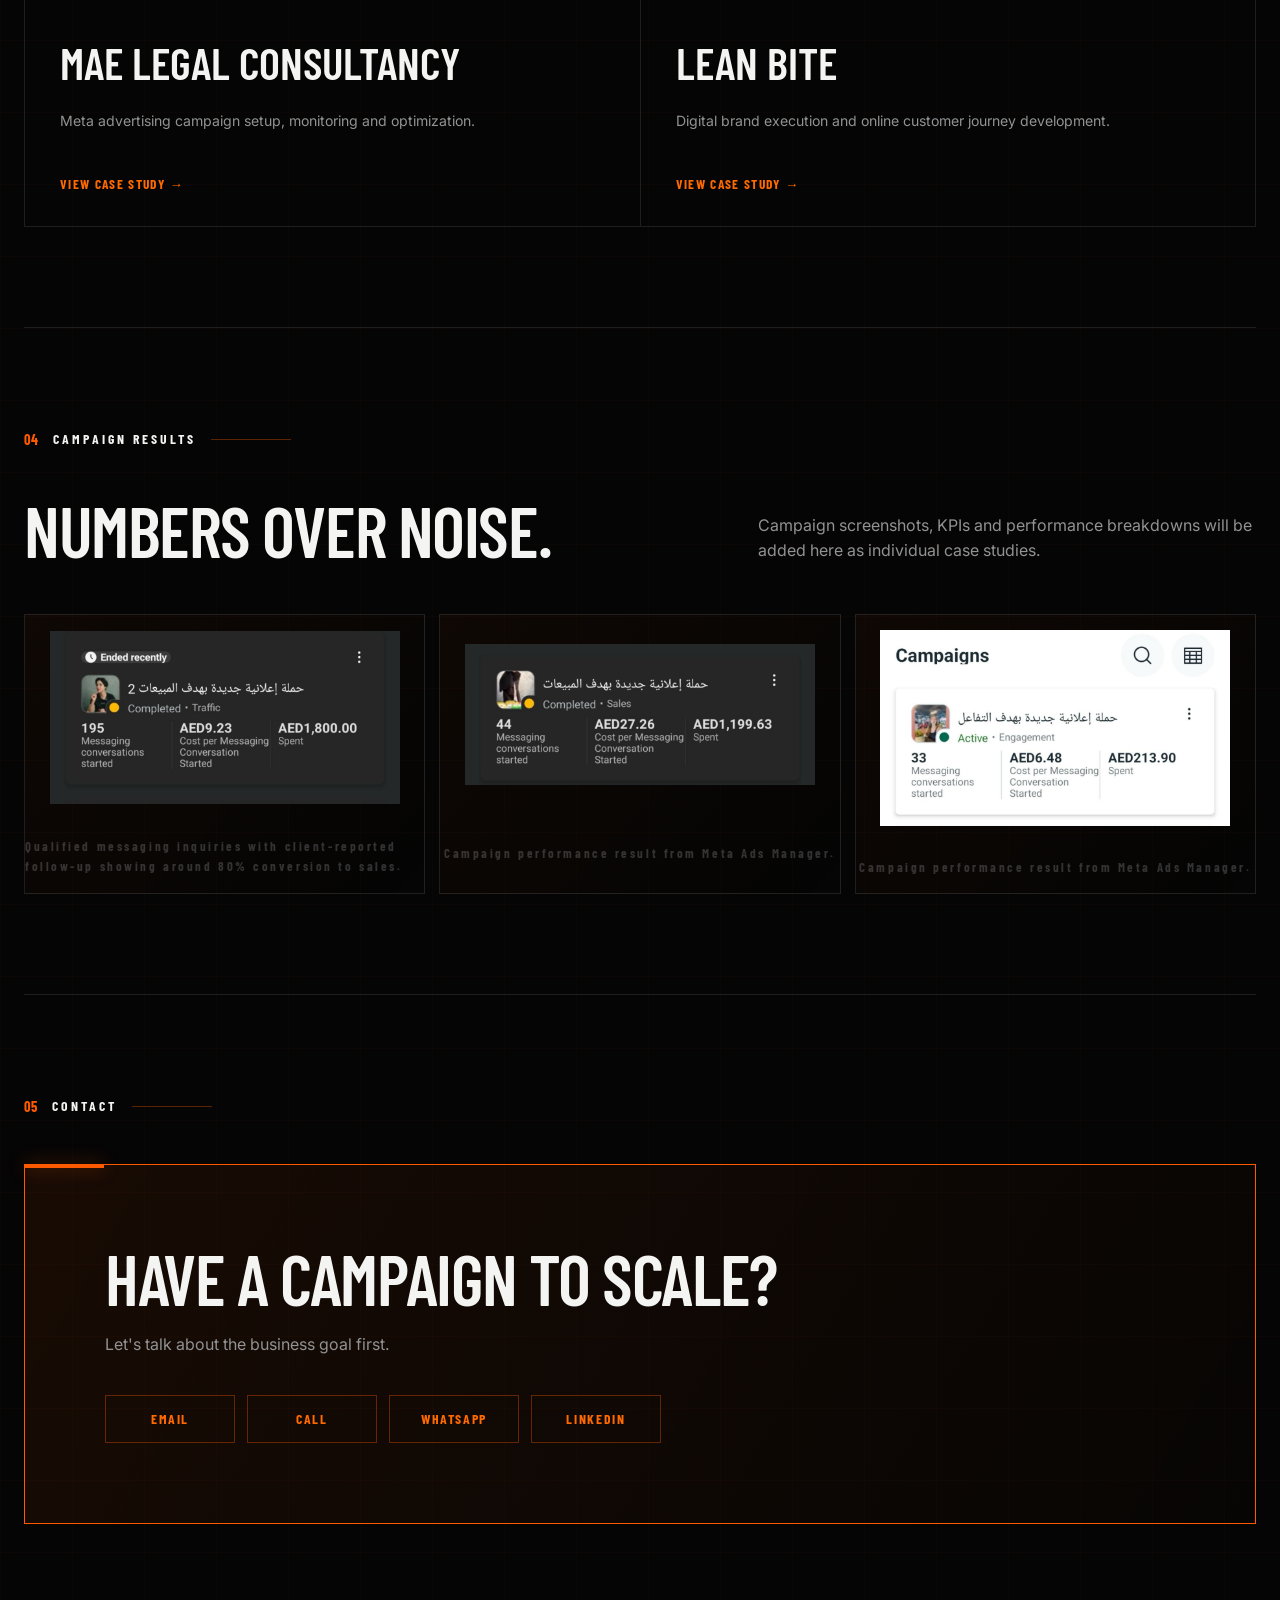
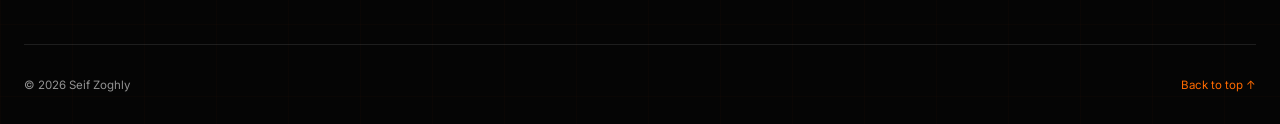
==== commit f0c59f7b: "Update index.html" ====
--- a/index.html
+++ b/index.html
@@ -172,7 +172,7 @@
           <p class="project-type">PERSONAL BRAND • UAE</p>
           <h3>Chef Rabie Nasrat</h3>
           <p>Social media, content scheduling and production coordination.</p>
-          <a href="chef-rabie-nasrat.html" aria-label="View Chef Rabie Nasrat case study">View Case Study →</a>
+          <a href="project/chef-rabie-nasrat.html" aria-label="View Chef Rabie Nasrat case study">View Case Study →</a>
         </article>
 
         <article class="project-card">
--- a/style.css
+++ b/style.css
@@ -1155,10 +1155,17 @@
   object-position: center bottom;
   display: block;
 }
-.results-grid img {
+.campaign-img {
   width: 100%;
-  max-width: 420px;
+  max-width: 350px;
   height: auto;
   display: block;
-  margin: 0 auto 20px;
-}
+  margin: 0 auto;
+}
+@media (max-width: 600px) {
+  .campaign-img {
+    width: 75%;
+    max-width: 280px;
+    height: auto;
+    margin: 0 auto;
+  }
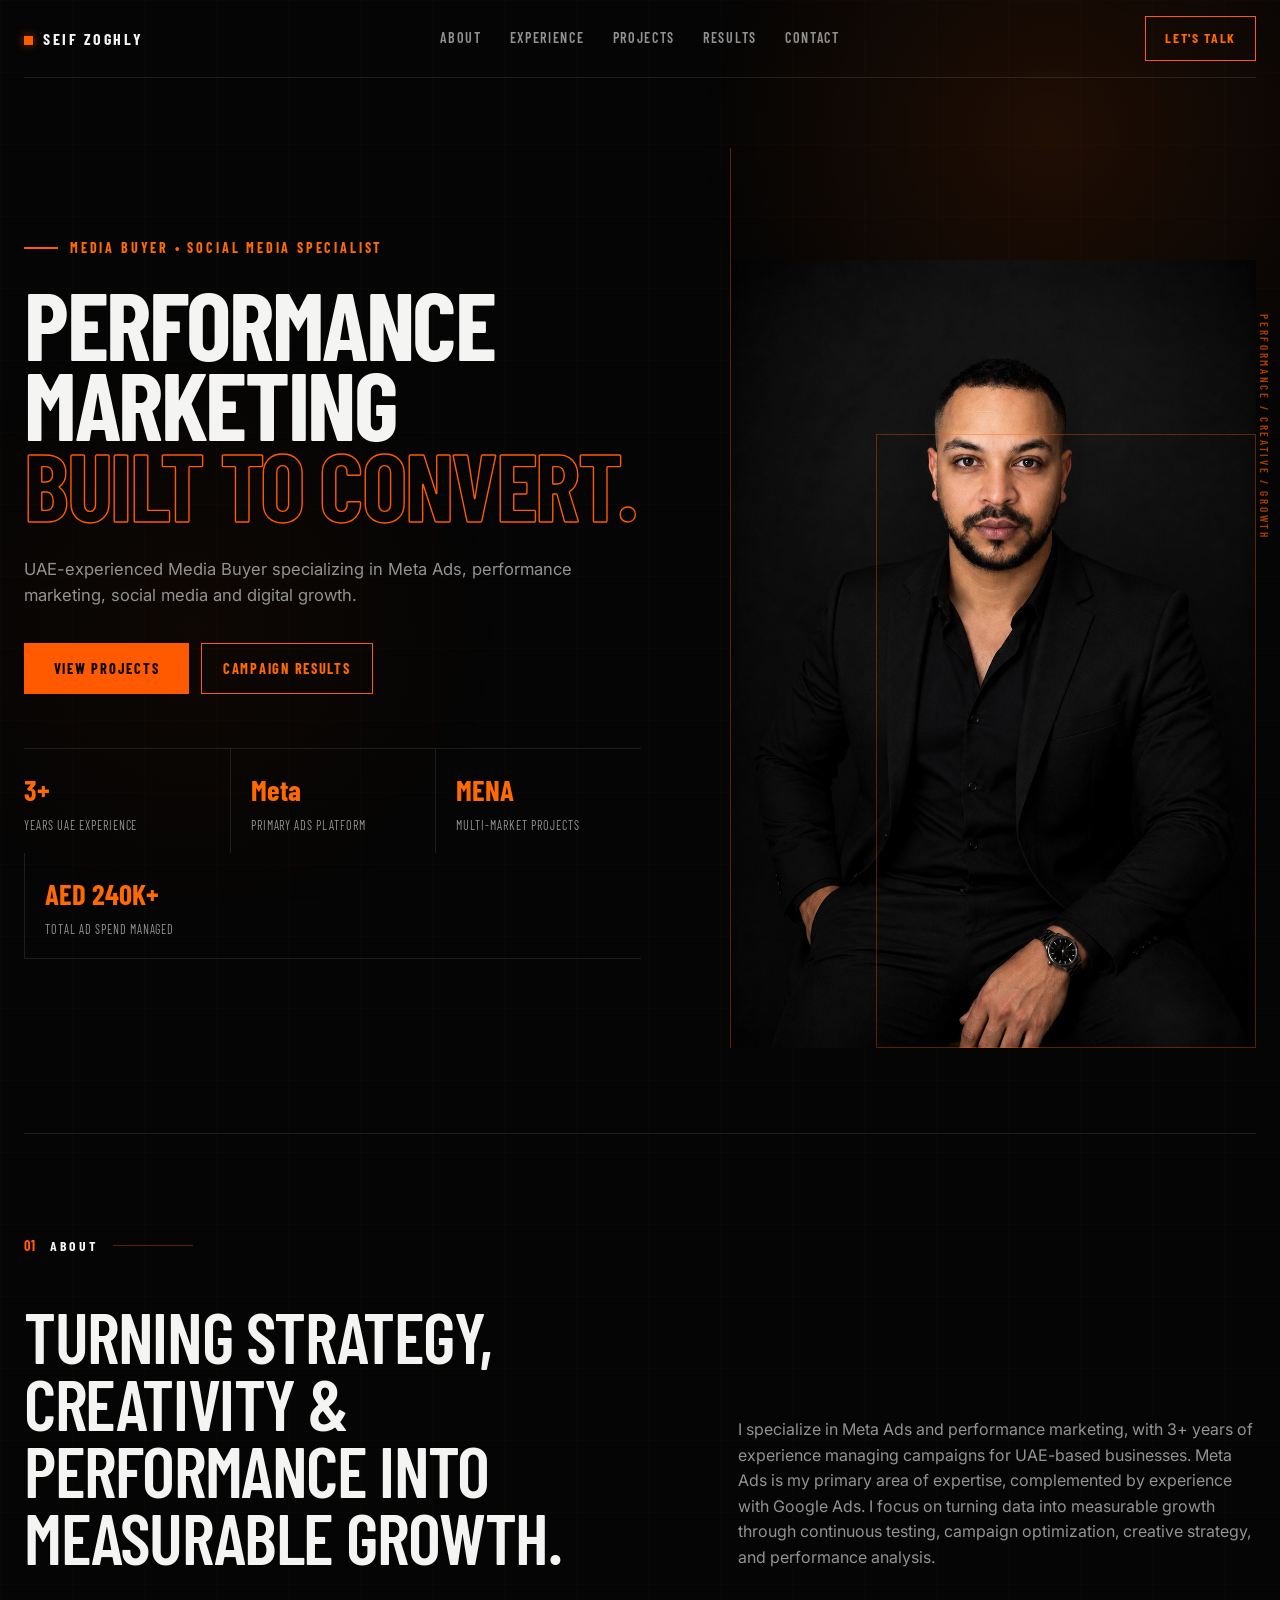
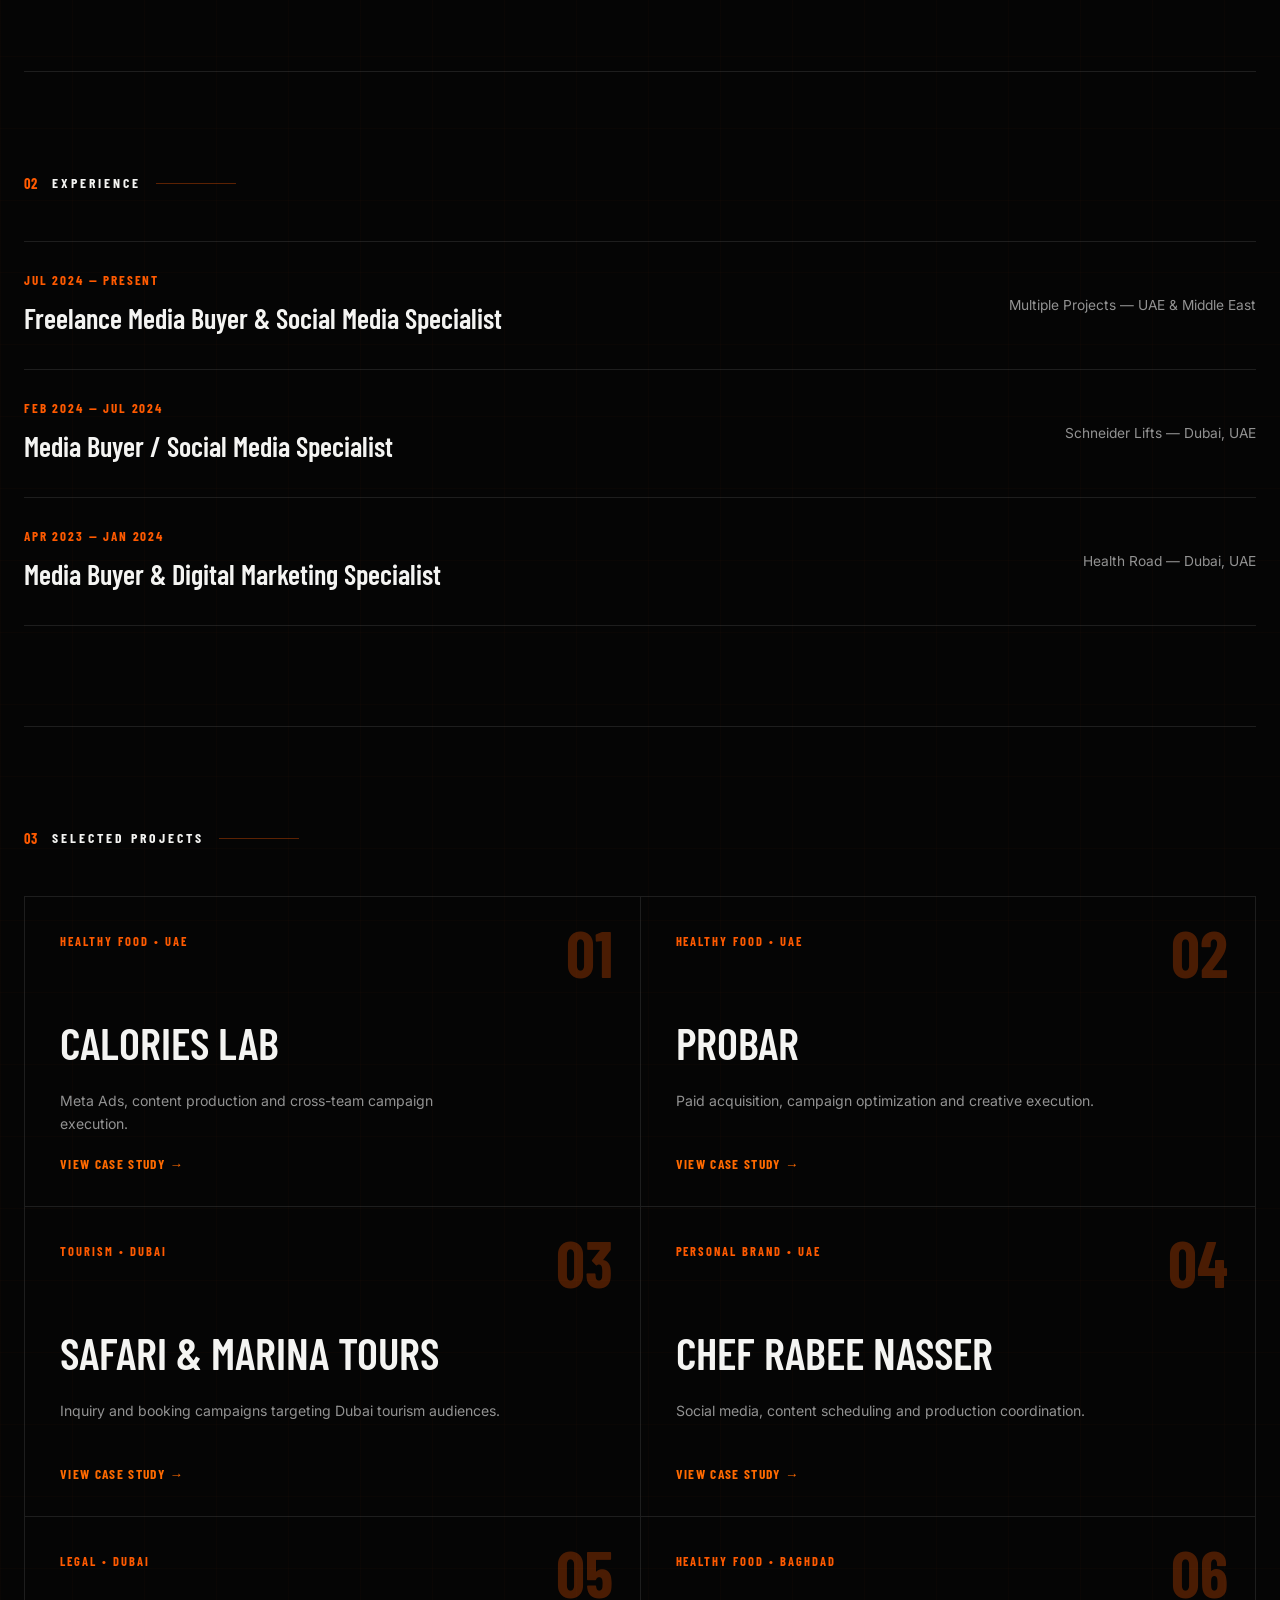
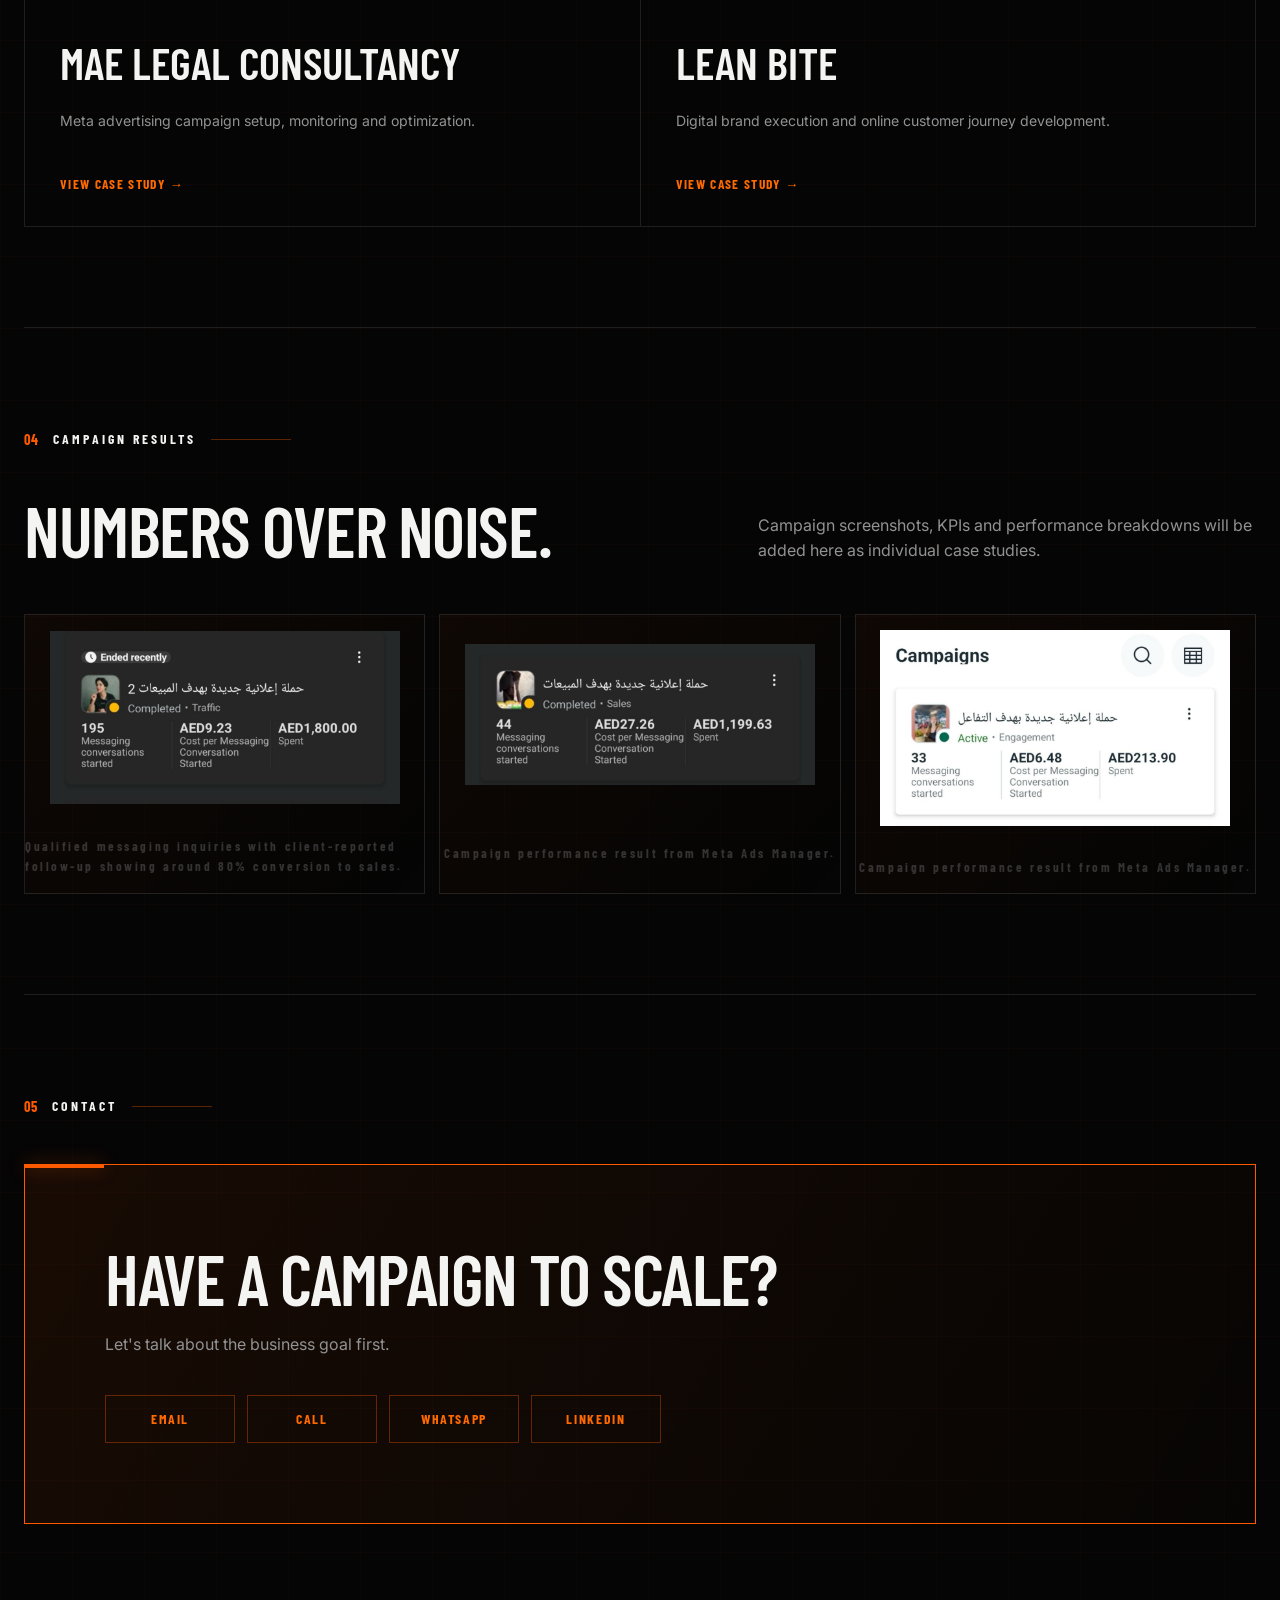
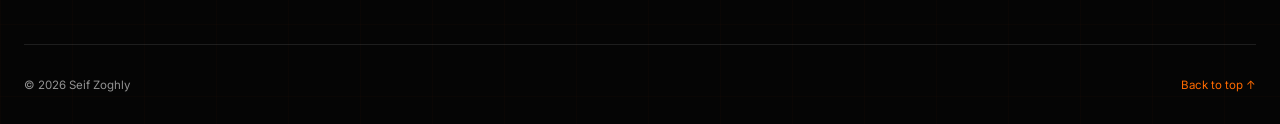
==== commit 0e4e9ec9: "Update index.html" ====
--- a/index.html
+++ b/index.html
@@ -170,9 +170,9 @@
         <article class="project-card">
           <div class="project-number">04</div>
           <p class="project-type">PERSONAL BRAND • UAE</p>
-          <h3>Chef Rabie Nasrat</h3>
+          <h3>Chef Rabee Nasser</h3>
           <p>Social media, content scheduling and production coordination.</p>
-          <a href="project/chef-rabie-nasrat.html" aria-label="View Chef Rabie Nasrat case study">View Case Study →</a>
+          <a href="project/chef-Rabee-Nasser.html" aria-label="View Chef Rabee Nasser case study">View Case Study →</a>
         </article>
 
         <article class="project-card">
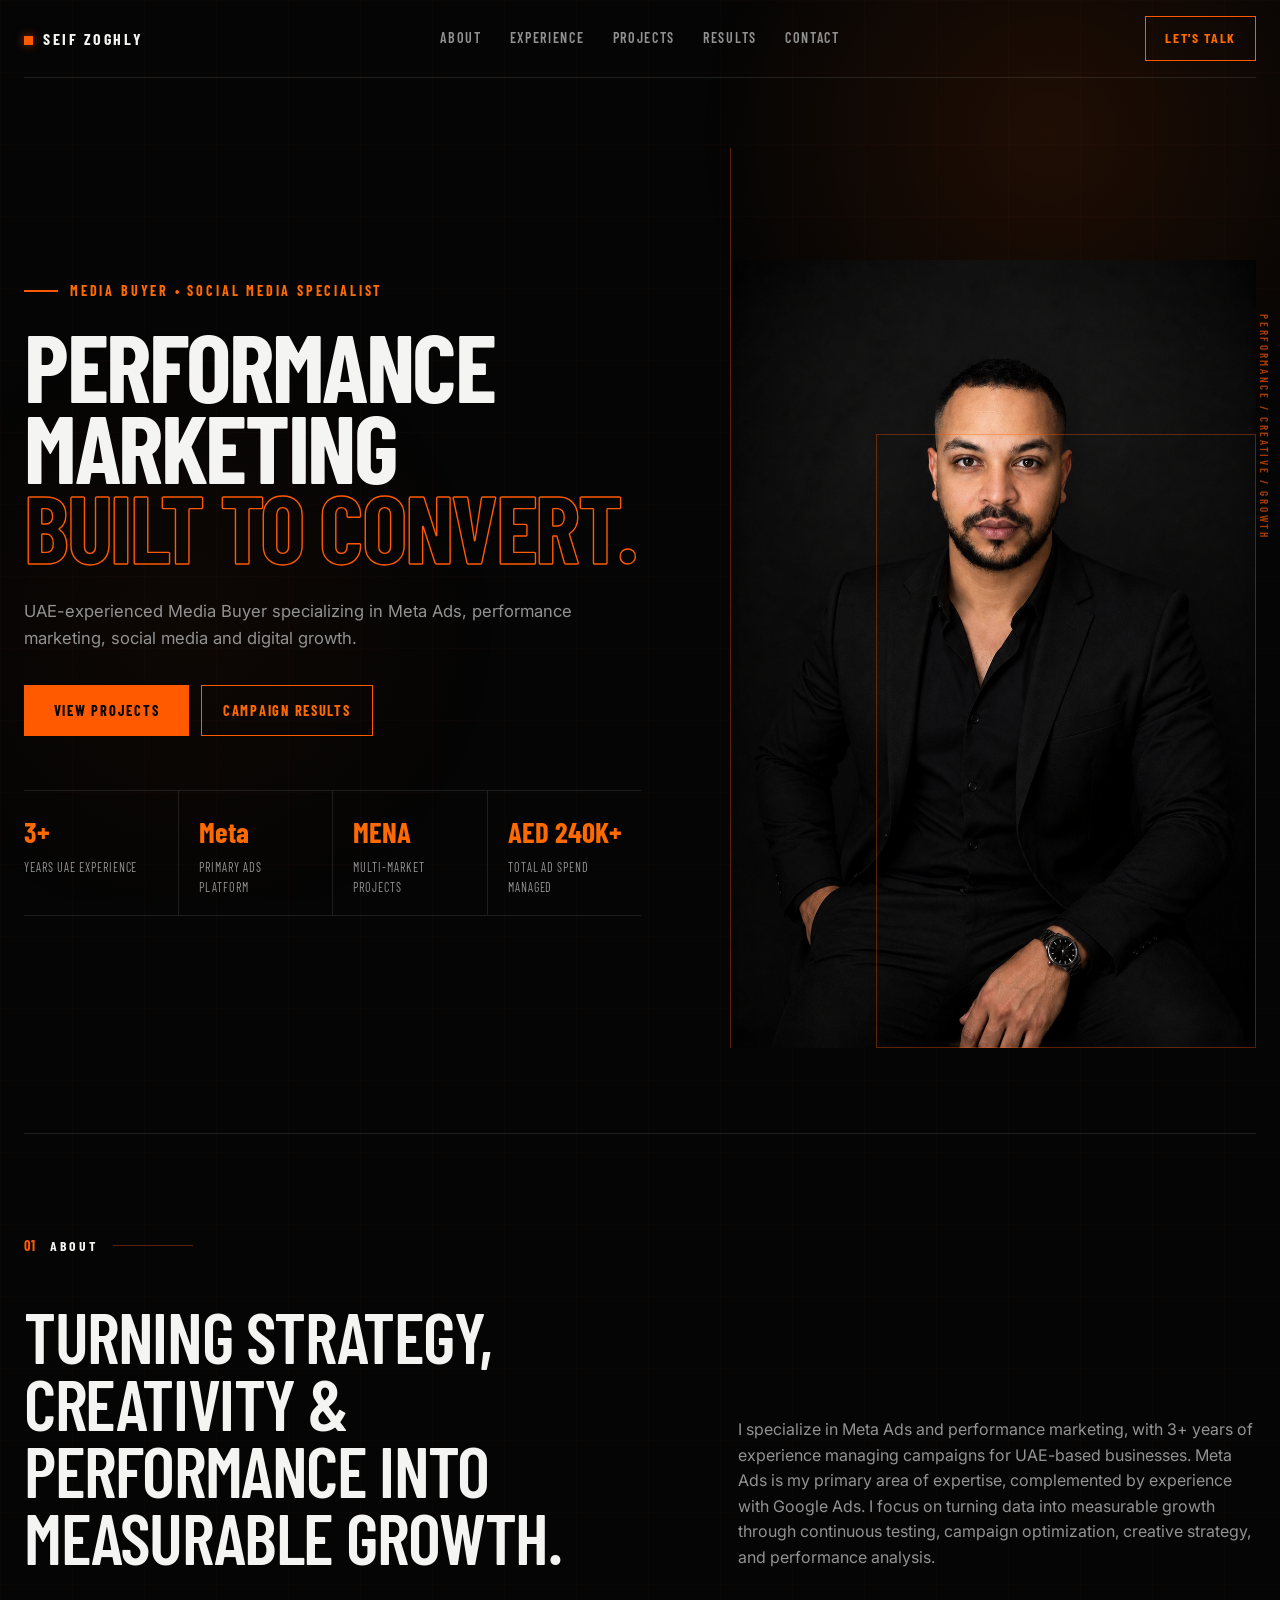
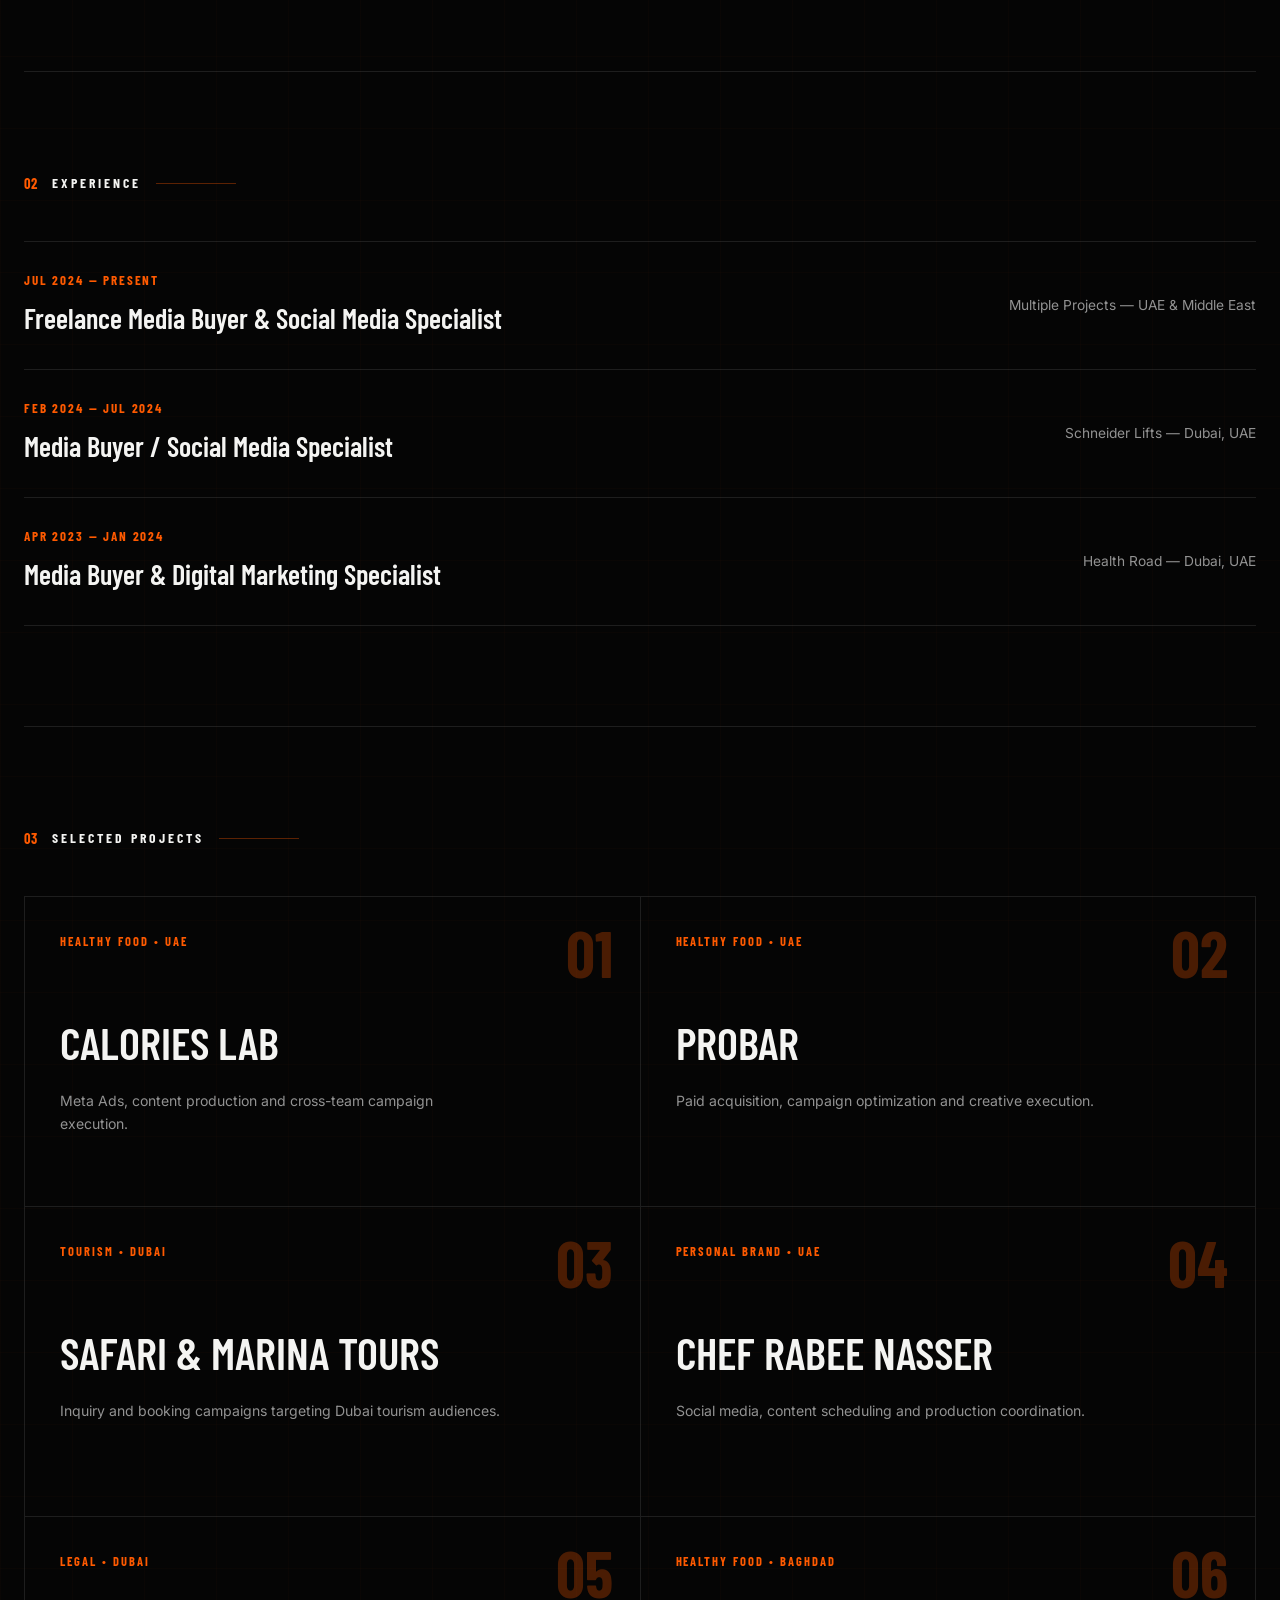
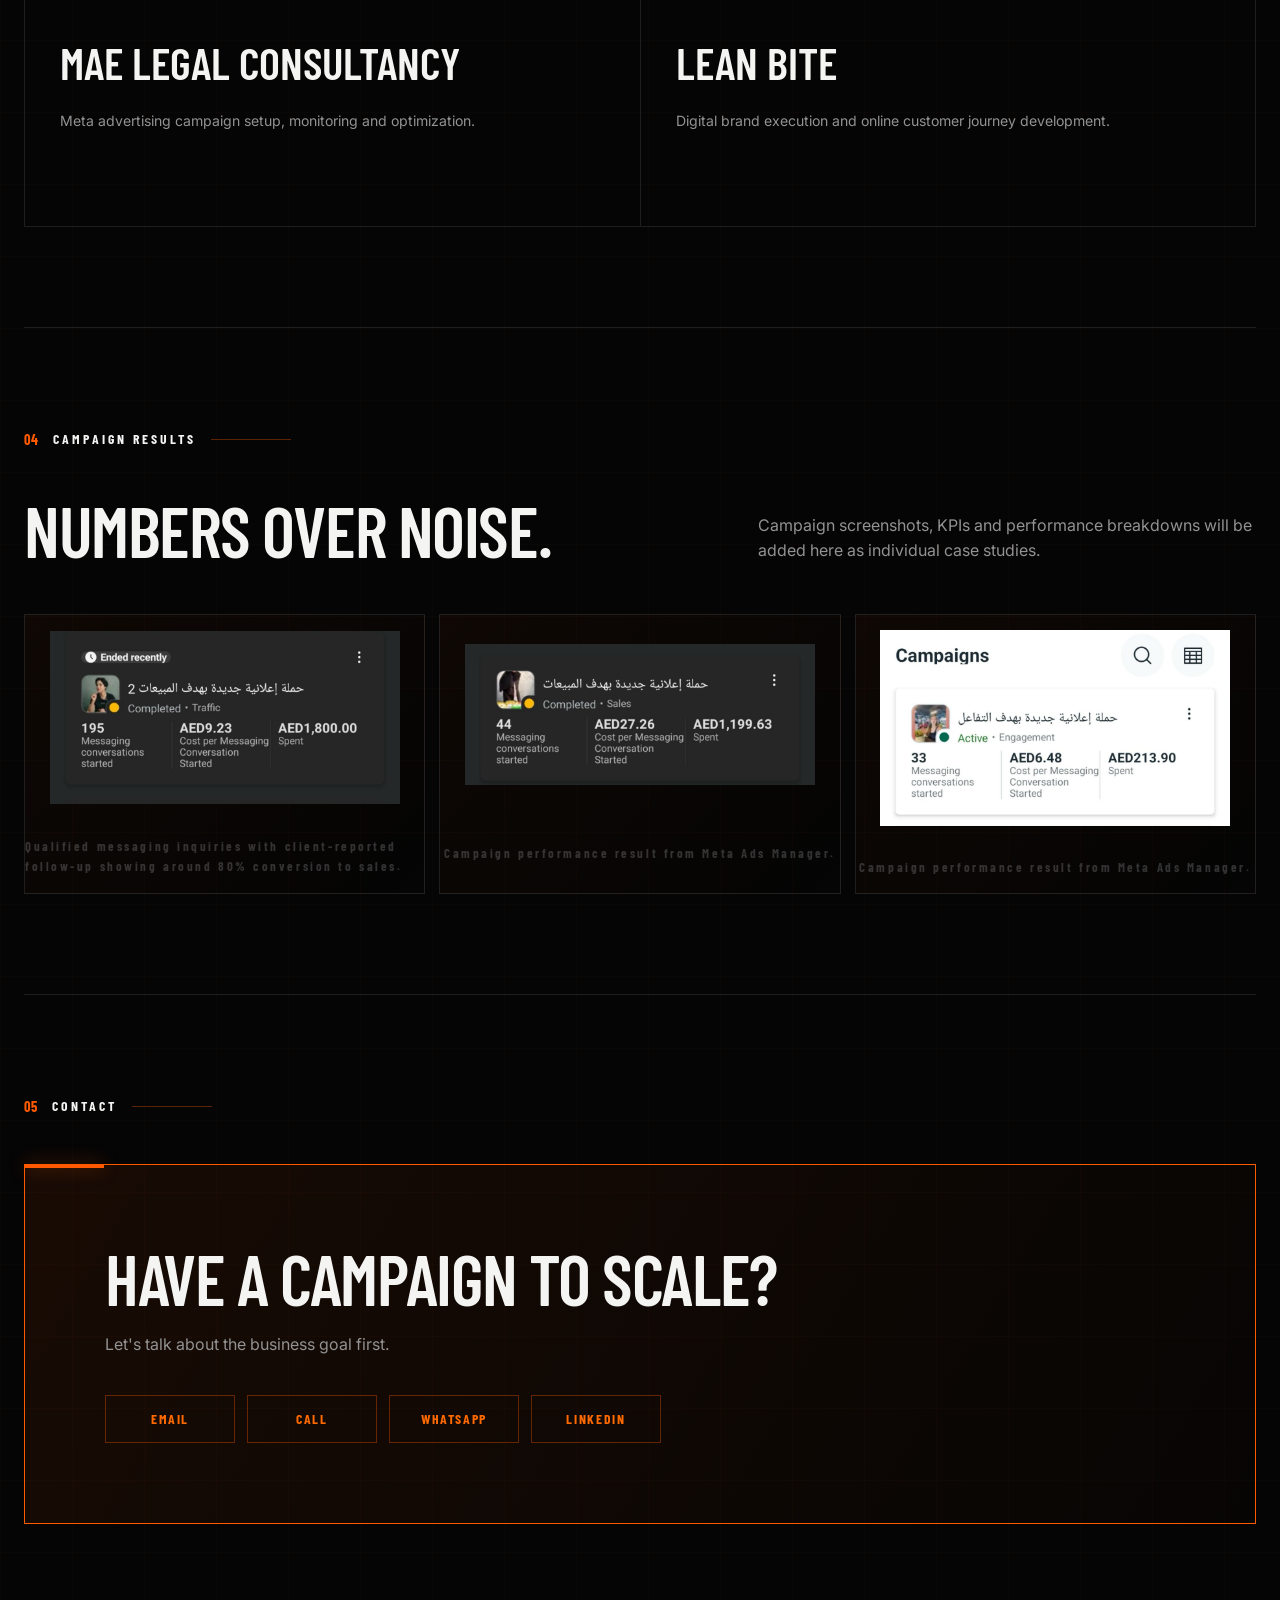
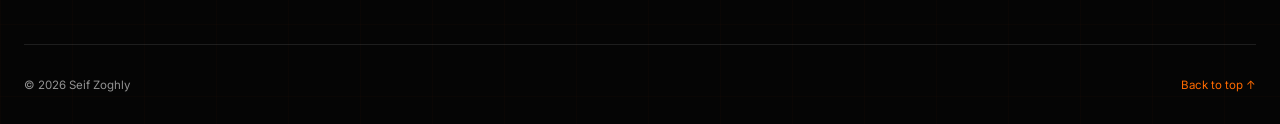
==== commit d201133b: "Update index.html" ====
--- a/index.html
+++ b/index.html
@@ -148,7 +148,6 @@
           <p class="project-type">HEALTHY FOOD • UAE</p>
           <h3>Calories Lab</h3>
           <p>Meta Ads, content production and cross-team campaign execution.</p>
-          <a href="calories-lab.html" aria-label="View Calories Lab case study">View Case Study →</a>
         </article>
 
         <article class="project-card">
@@ -156,15 +155,13 @@
           <p class="project-type">HEALTHY FOOD • UAE</p>
           <h3>Probar</h3>
           <p>Paid acquisition, campaign optimization and creative execution.</p>
-          <a href="probar.html" aria-label="View Probar case study">View Case Study →</a>
-        </article>
+          </article>
 
         <article class="project-card">
           <div class="project-number">03</div>
           <p class="project-type">TOURISM • DUBAI</p>
           <h3>Safari & Marina Tours</h3>
           <p>Inquiry and booking campaigns targeting Dubai tourism audiences.</p>
-          <a href="safari-marina-tours.html" aria-label="View Safari and Marina Tours case study">View Case Study →</a>
         </article>
 
         <article class="project-card">
@@ -172,24 +169,21 @@
           <p class="project-type">PERSONAL BRAND • UAE</p>
           <h3>Chef Rabee Nasser</h3>
           <p>Social media, content scheduling and production coordination.</p>
-          <a href="project/chef-Rabee-Nasser.html" aria-label="View Chef Rabee Nasser case study">View Case Study →</a>
-        </article>
+    </article>
 
         <article class="project-card">
           <div class="project-number">05</div>
           <p class="project-type">LEGAL • DUBAI</p>
           <h3>MAE Legal Consultancy</h3>
           <p>Meta advertising campaign setup, monitoring and optimization.</p>
-          <a href="mae-legal-consultancy.html" aria-label="View MAE Legal Consultancy case study">View Case Study →</a>
-        </article>
+       </article>
 
         <article class="project-card">
           <div class="project-number">06</div>
           <p class="project-type">HEALTHY FOOD • BAGHDAD</p>
           <h3>Lean Bite</h3>
           <p>Digital brand execution and online customer journey development.</p>
-          <a href="lean-bite.html" aria-label="View Lean Bite case study">View Case Study →</a>
-        </article>
+       </article>
 
       </div>
     </section>
--- a/style.css
+++ b/style.css
@@ -439,7 +439,7 @@
 .hero-stats {
   display: grid;
 
-  grid-template-columns: repeat(3, 1fr);
+  grid-template-columns: repeat(4, 1fr);
 
   margin-top: 54px;
 
@@ -1169,3 +1169,4 @@
     height: auto;
     margin: 0 auto;
   }
+}
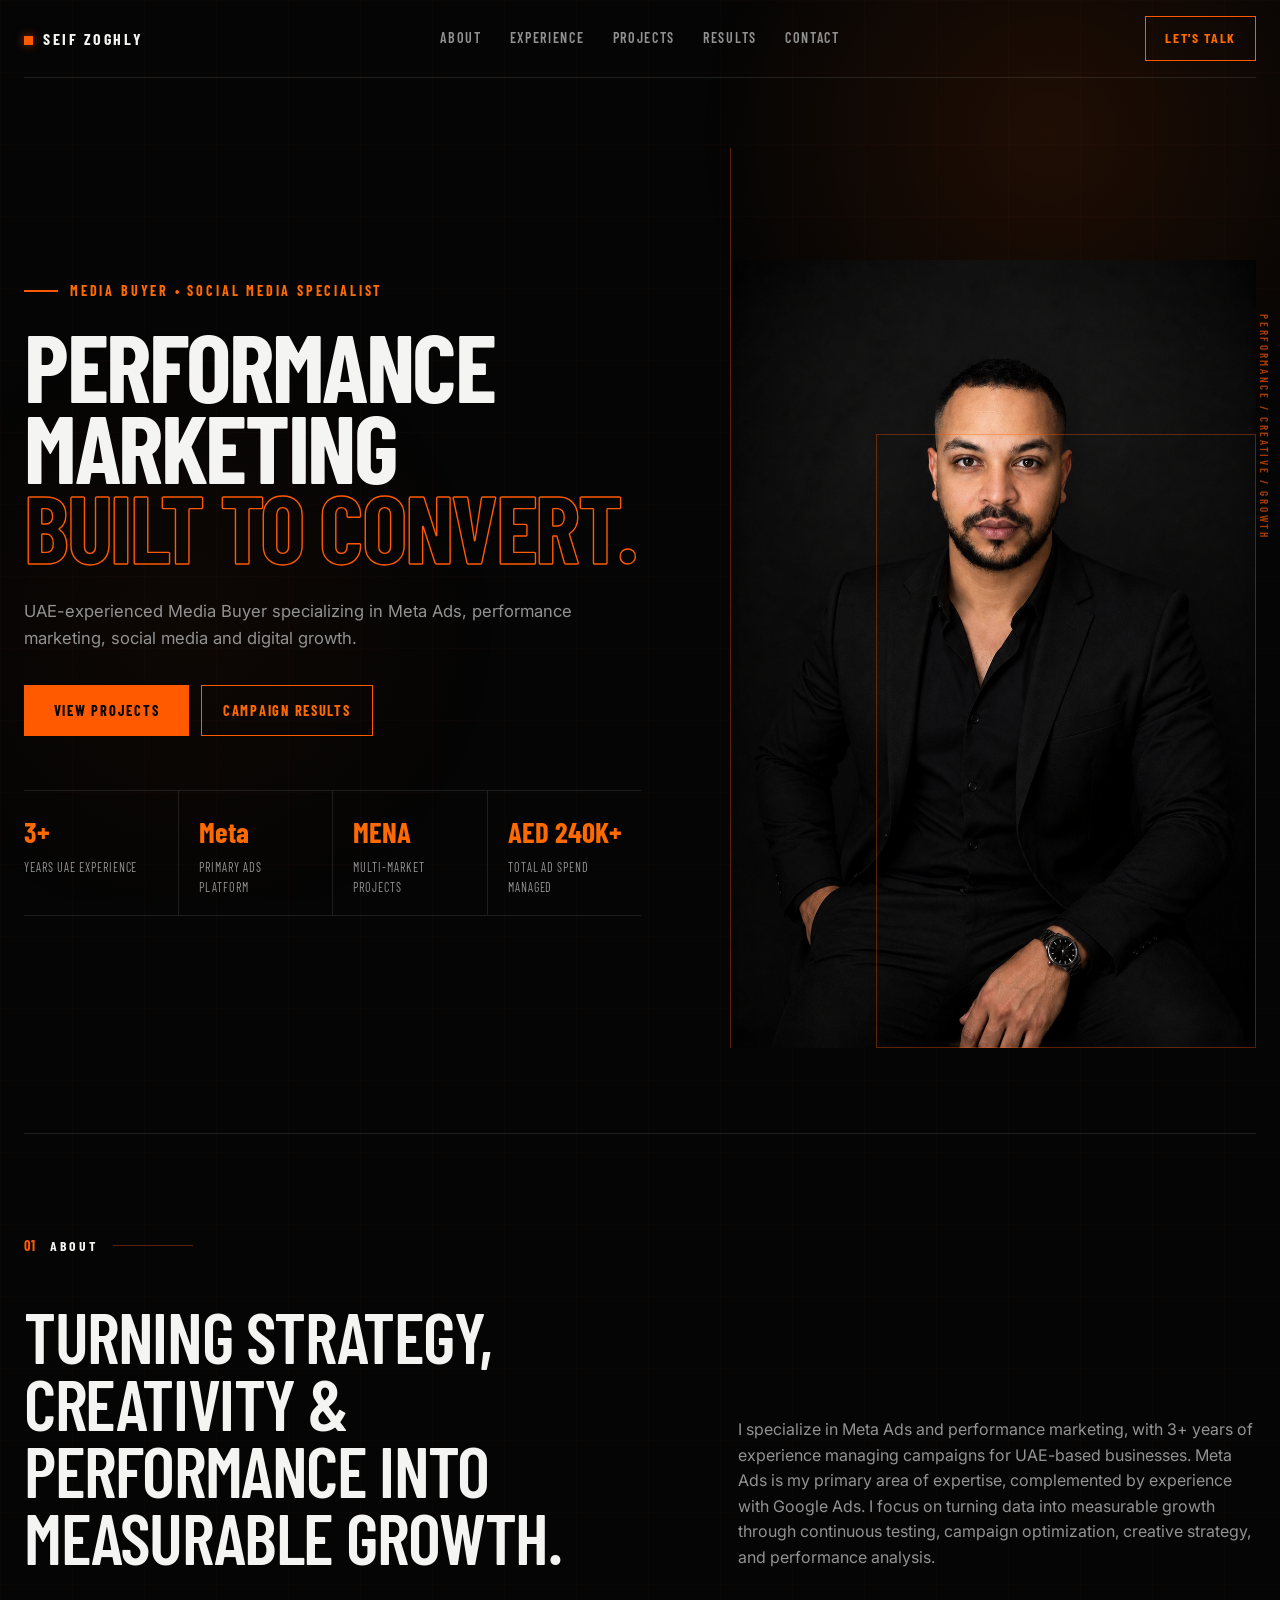
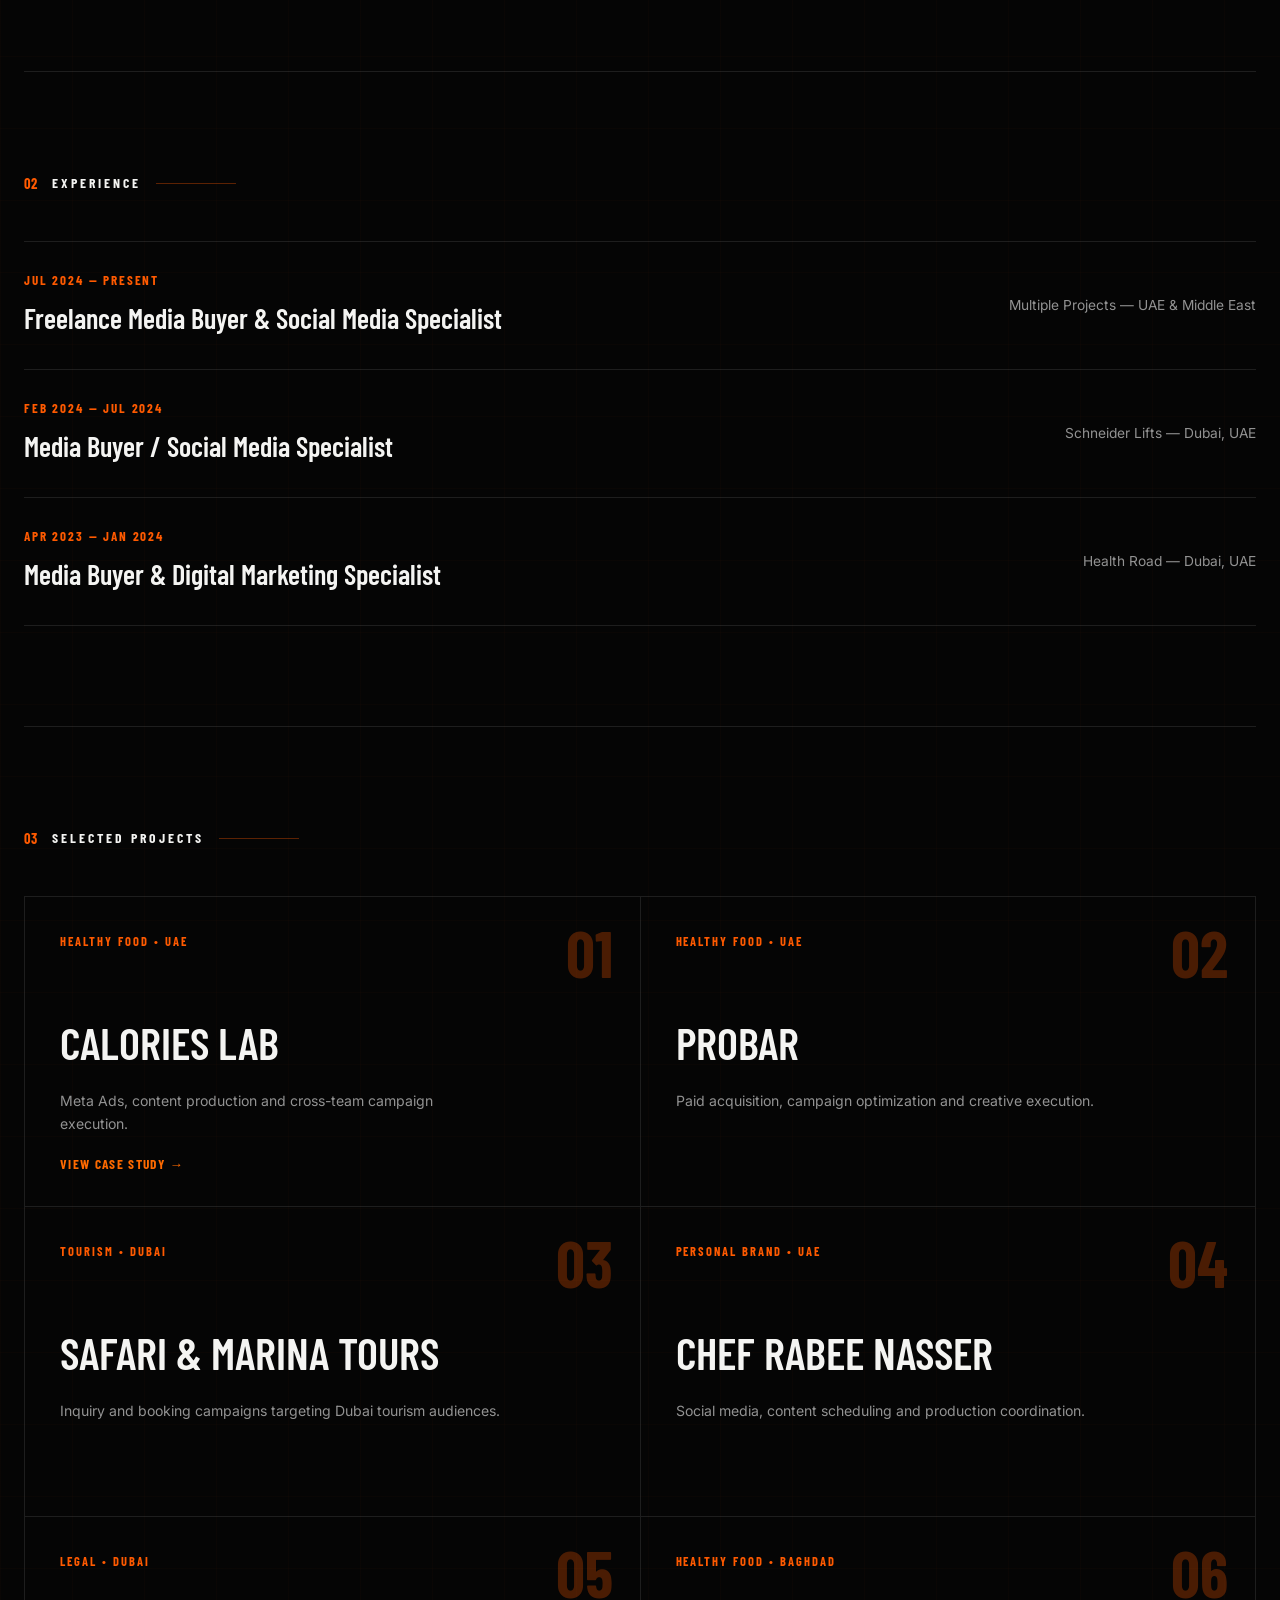
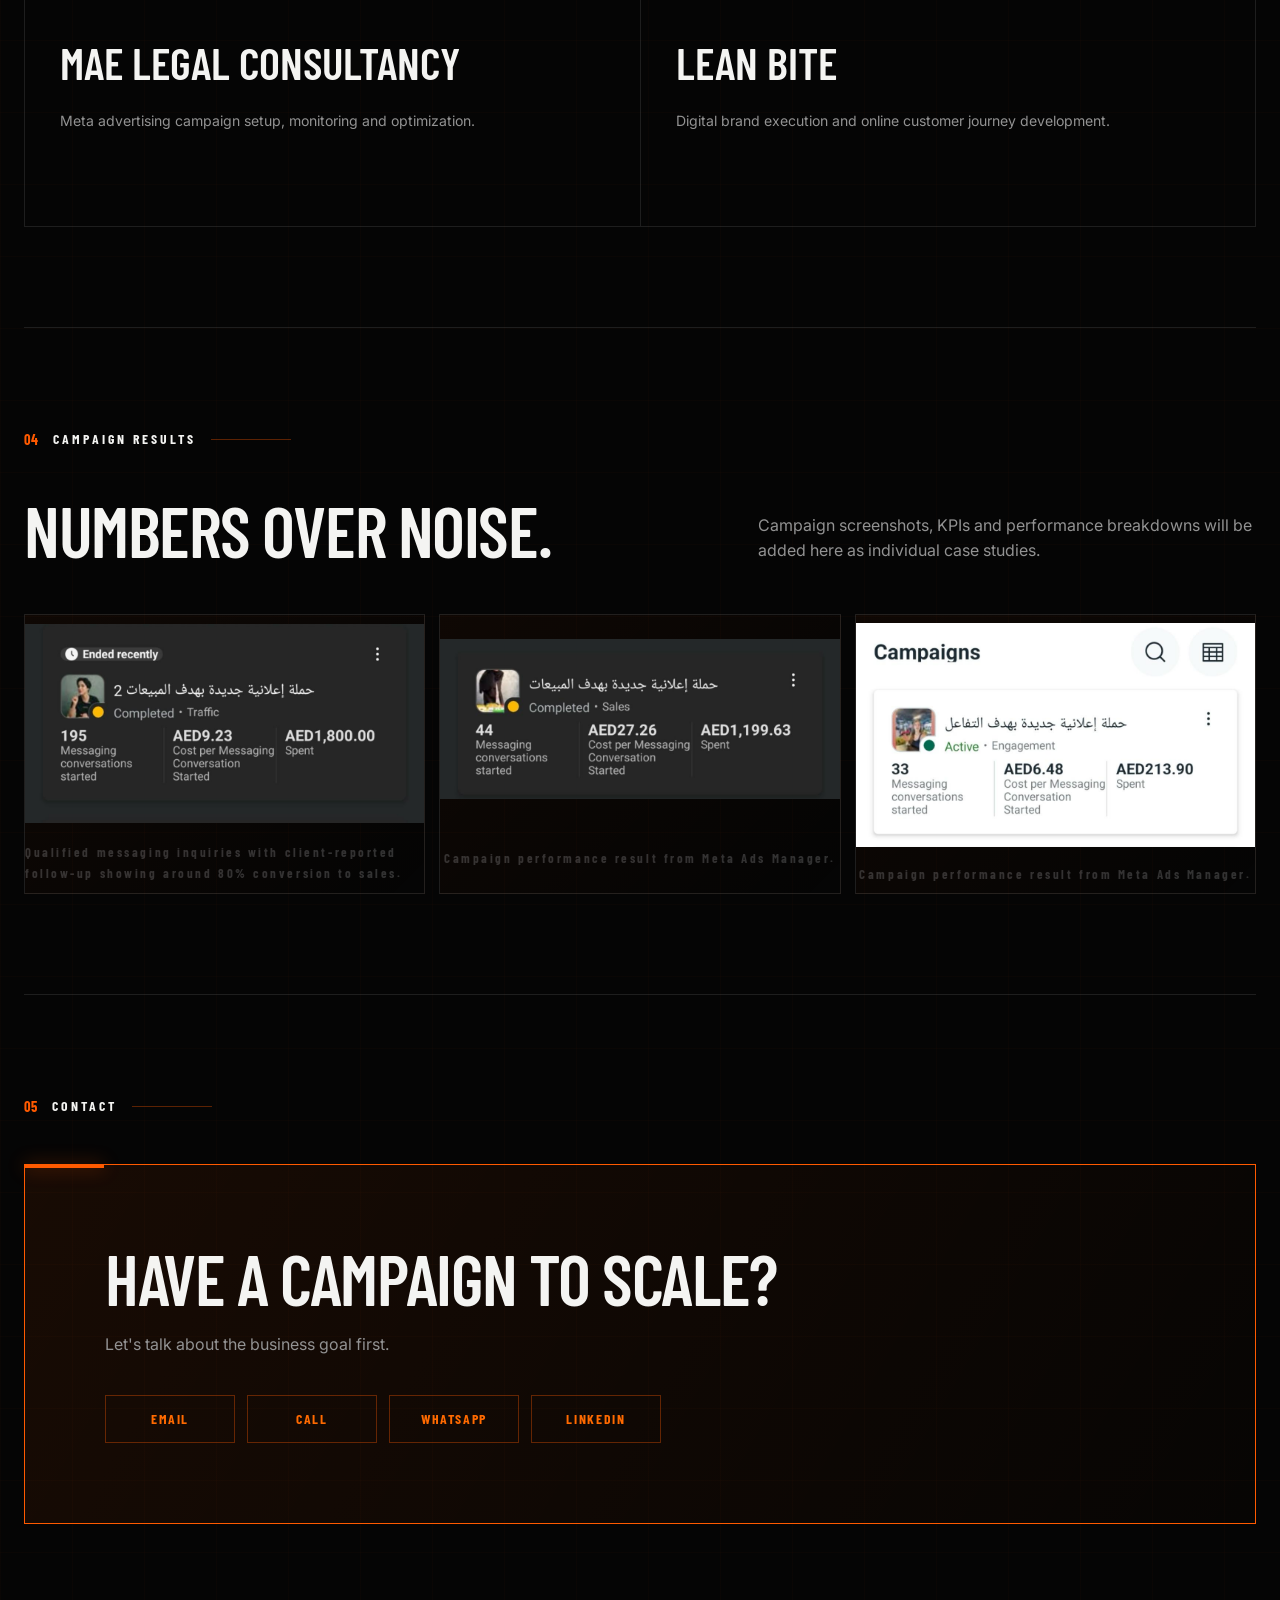
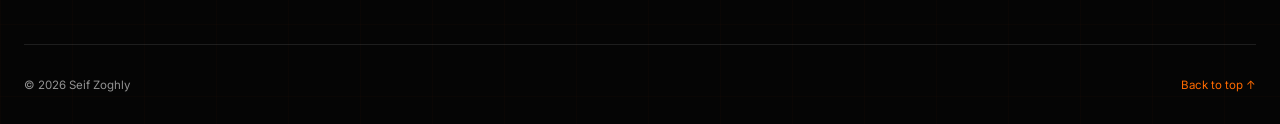
==== commit 87389b5a: "Update index.html" ====
--- a/index.html
+++ b/index.html
@@ -148,6 +148,7 @@
           <p class="project-type">HEALTHY FOOD • UAE</p>
           <h3>Calories Lab</h3>
           <p>Meta Ads, content production and cross-team campaign execution.</p>
+          <a href="calories-lab/index.html" aria-label="View Calories Lab case study">View Case Study →</a>
         </article>
 
         <article class="project-card">
--- a/style.css
+++ b/style.css
@@ -1157,7 +1157,7 @@
 }
 .campaign-img {
   width: 100%;
-  max-width: 350px;
+  max-width: 500px;
   height: auto;
   display: block;
   margin: 0 auto;
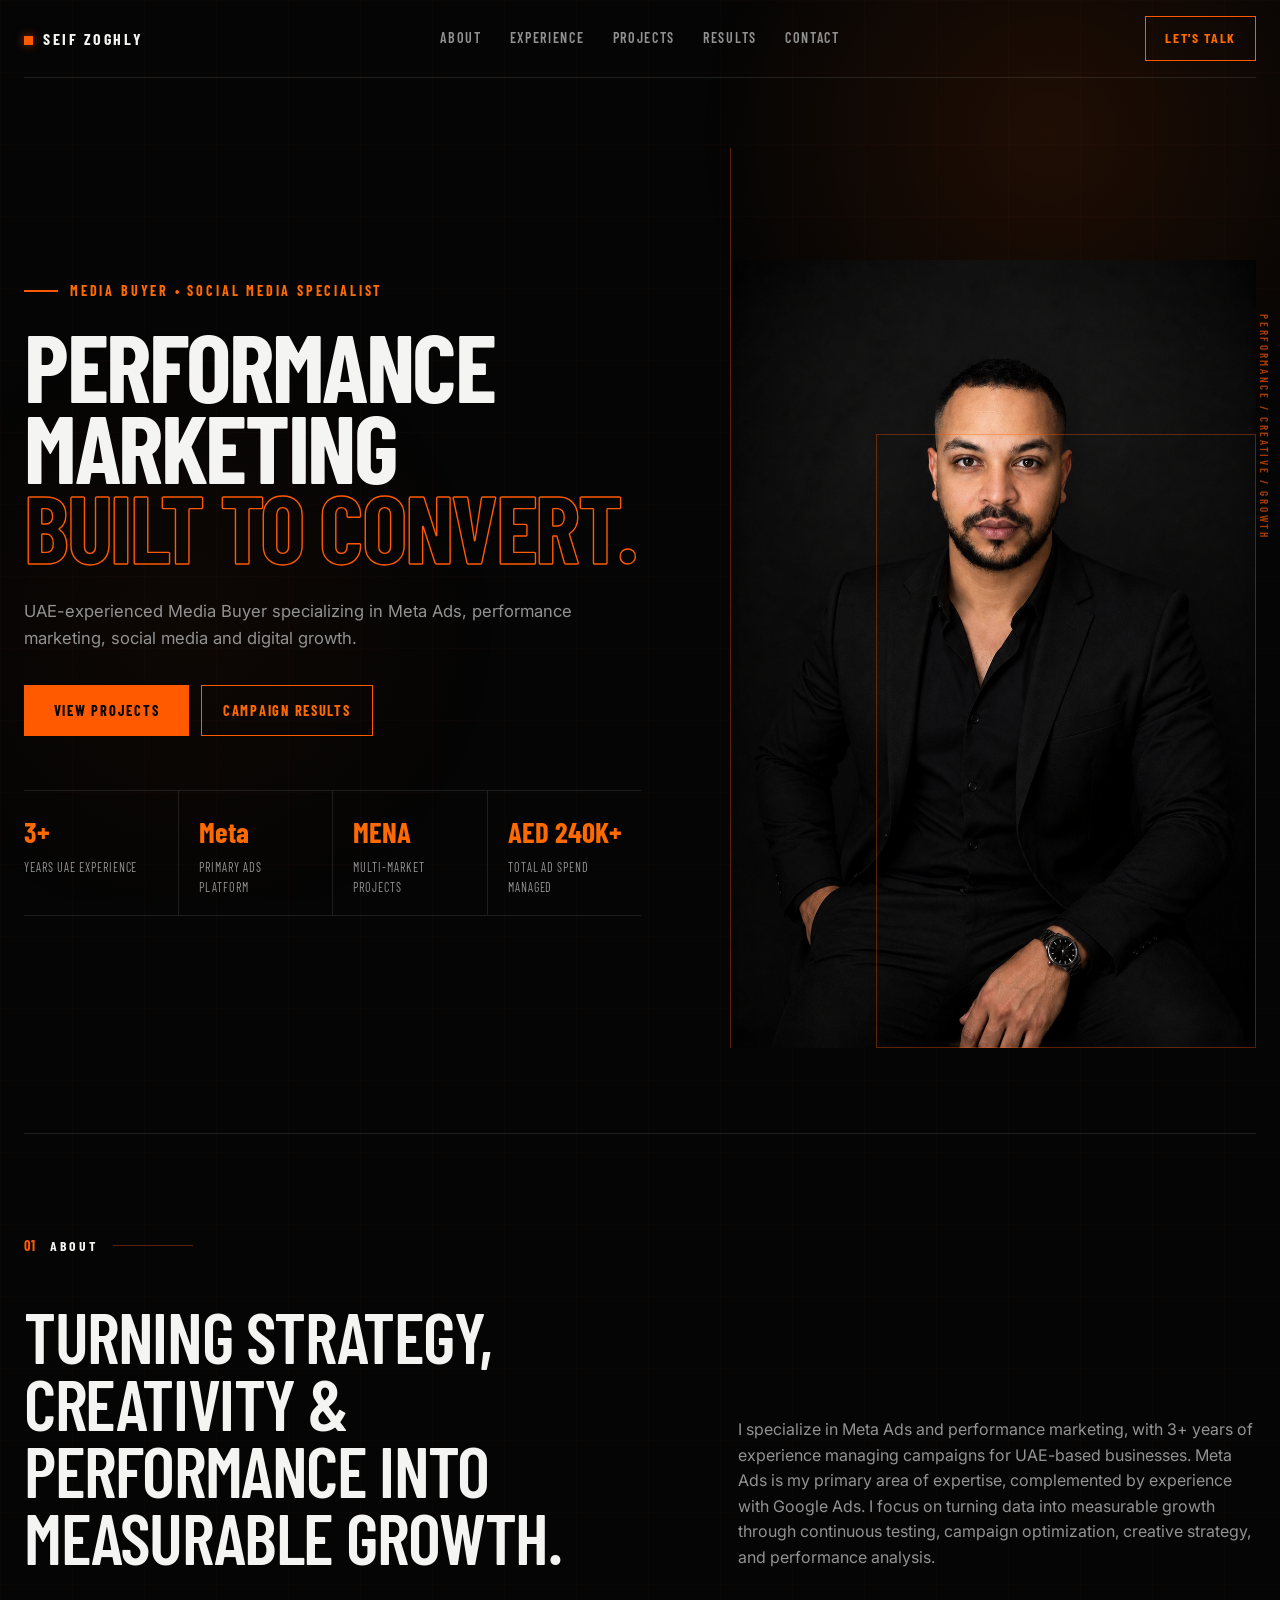
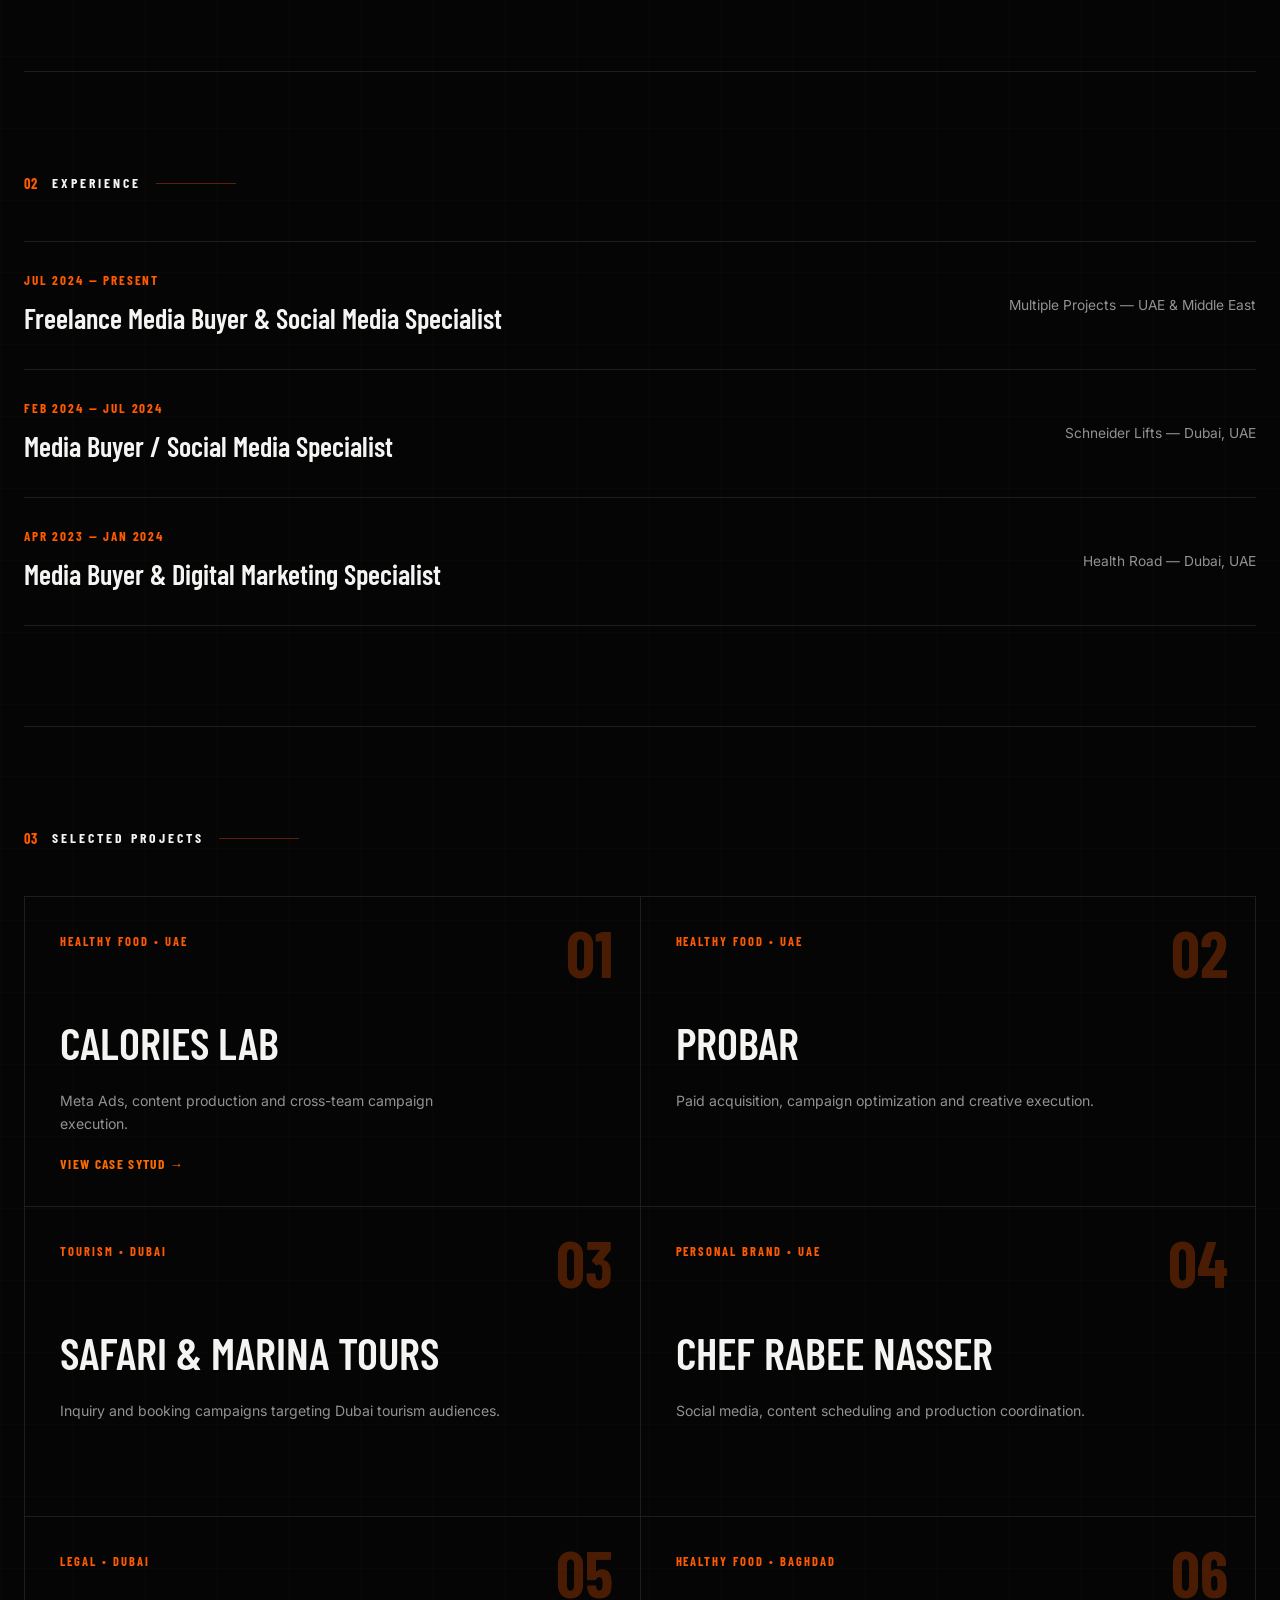
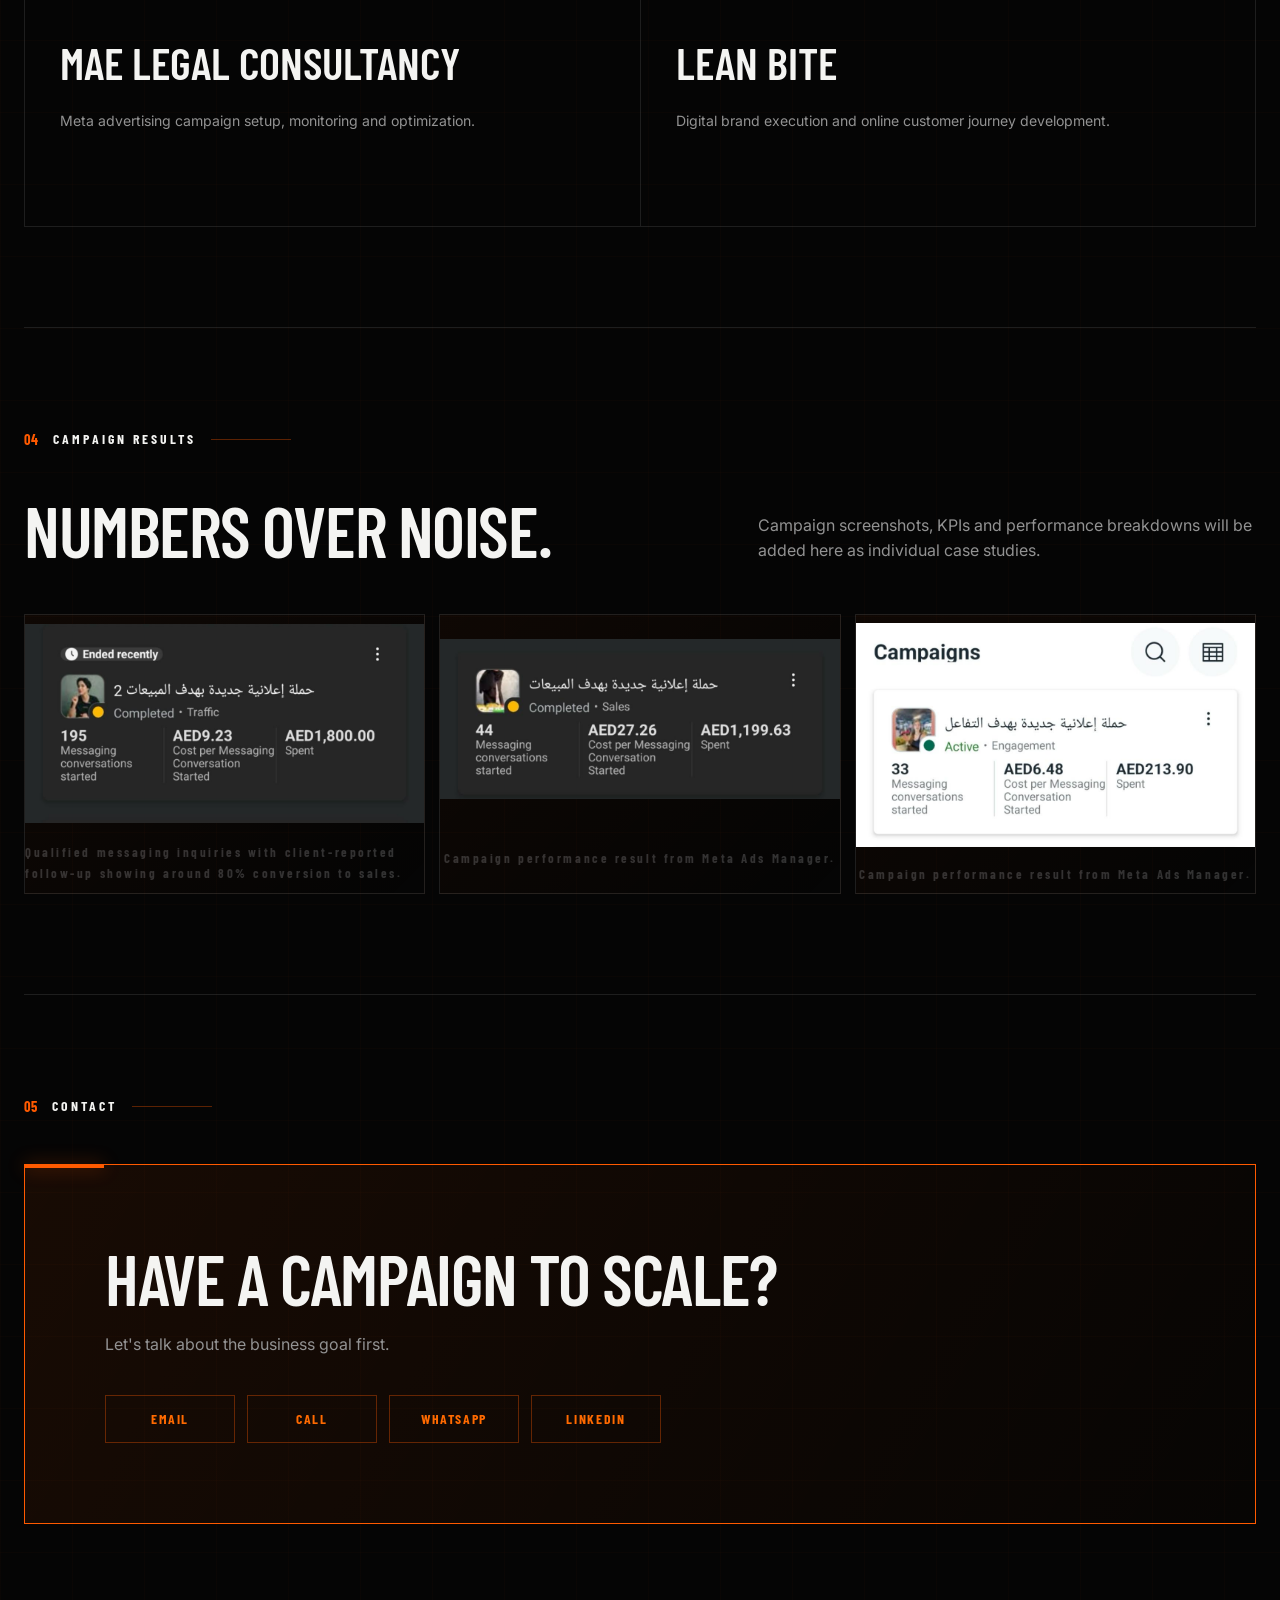
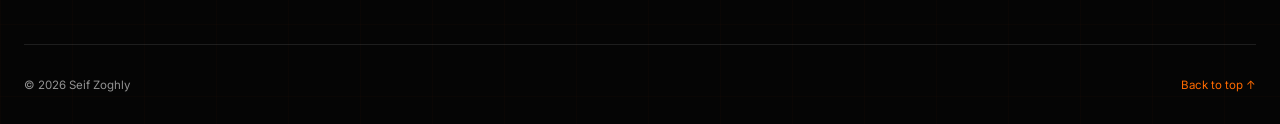
==== commit 9ecfbc35: "Update index.html" ====
--- a/index.html
+++ b/index.html
@@ -148,7 +148,7 @@
           <p class="project-type">HEALTHY FOOD • UAE</p>
           <h3>Calories Lab</h3>
           <p>Meta Ads, content production and cross-team campaign execution.</p>
-          <a href="calories-lab/index.html" aria-label="View Calories Lab case study">View Case Study →</a>
+          <a href="calories-lab/index.html" aria-label="View Calories Lab case study">View Case Sytud →</a>
         </article>
 
         <article class="project-card">
